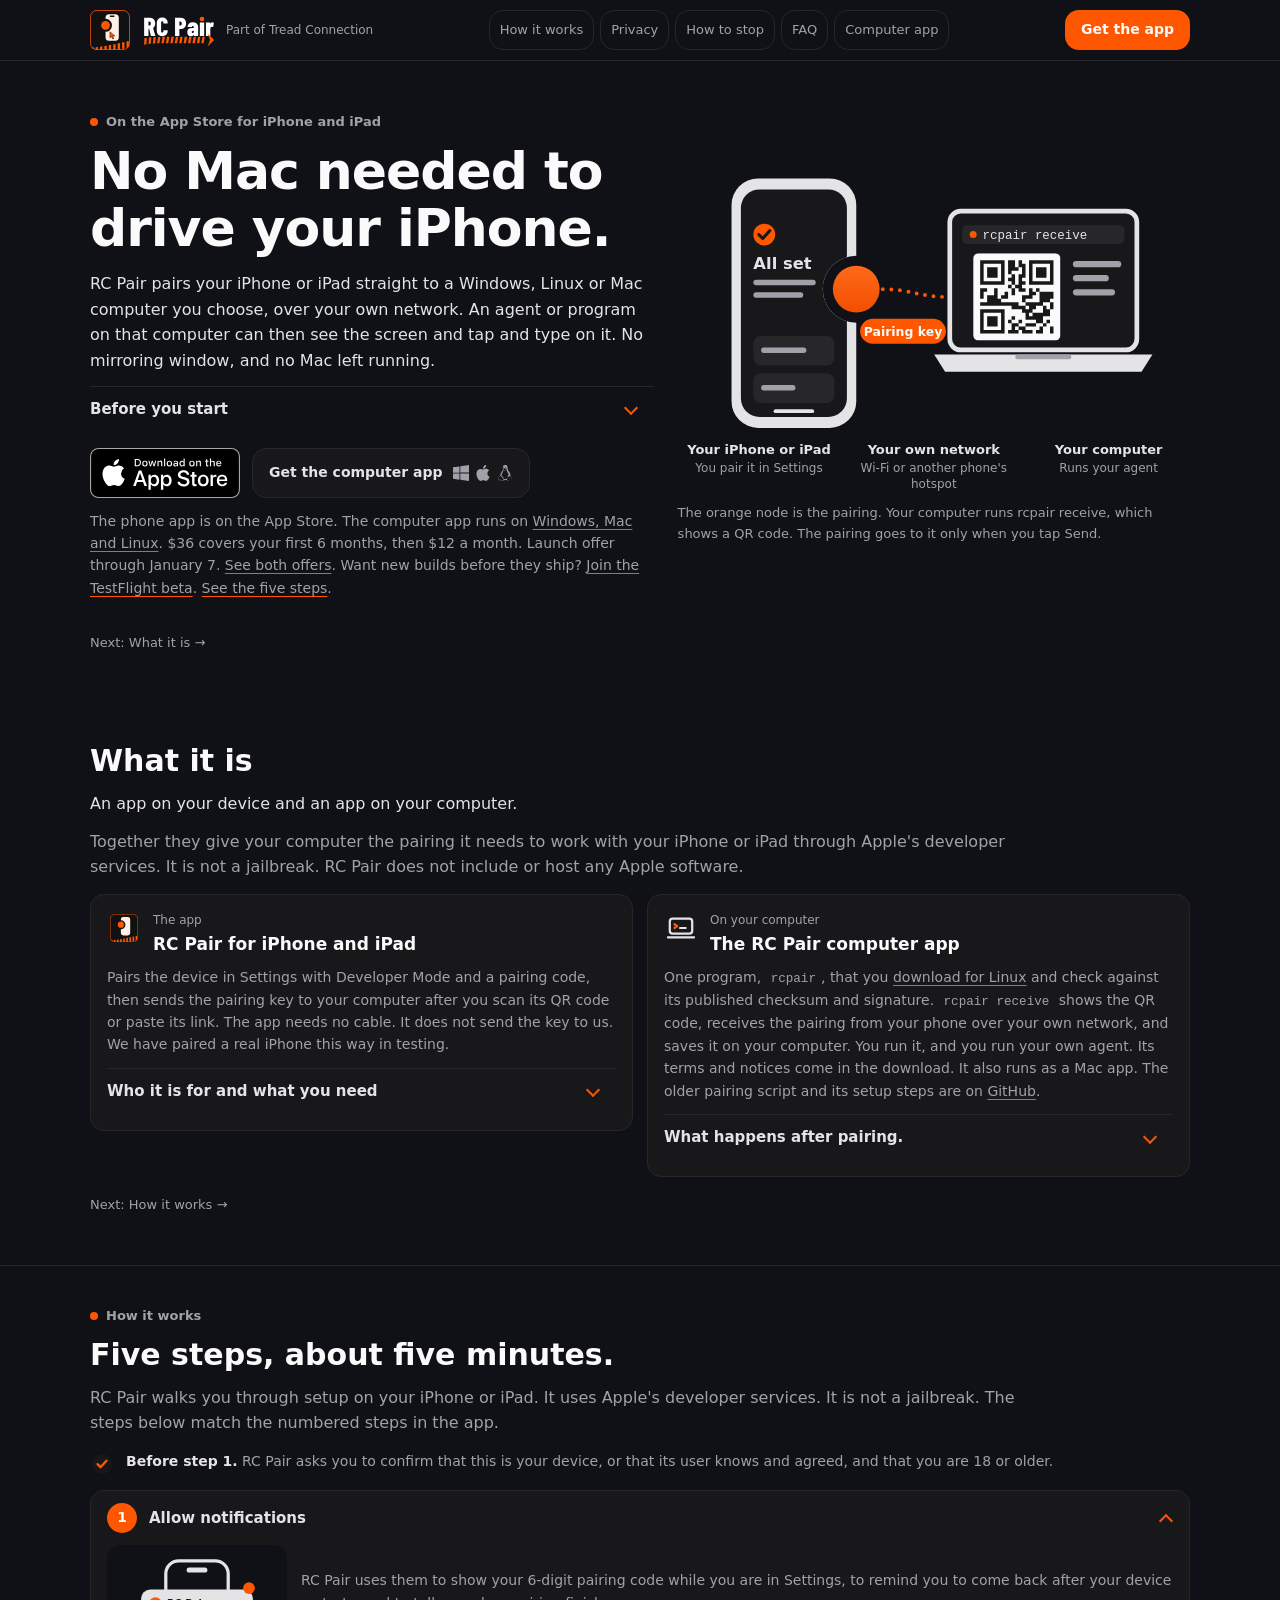
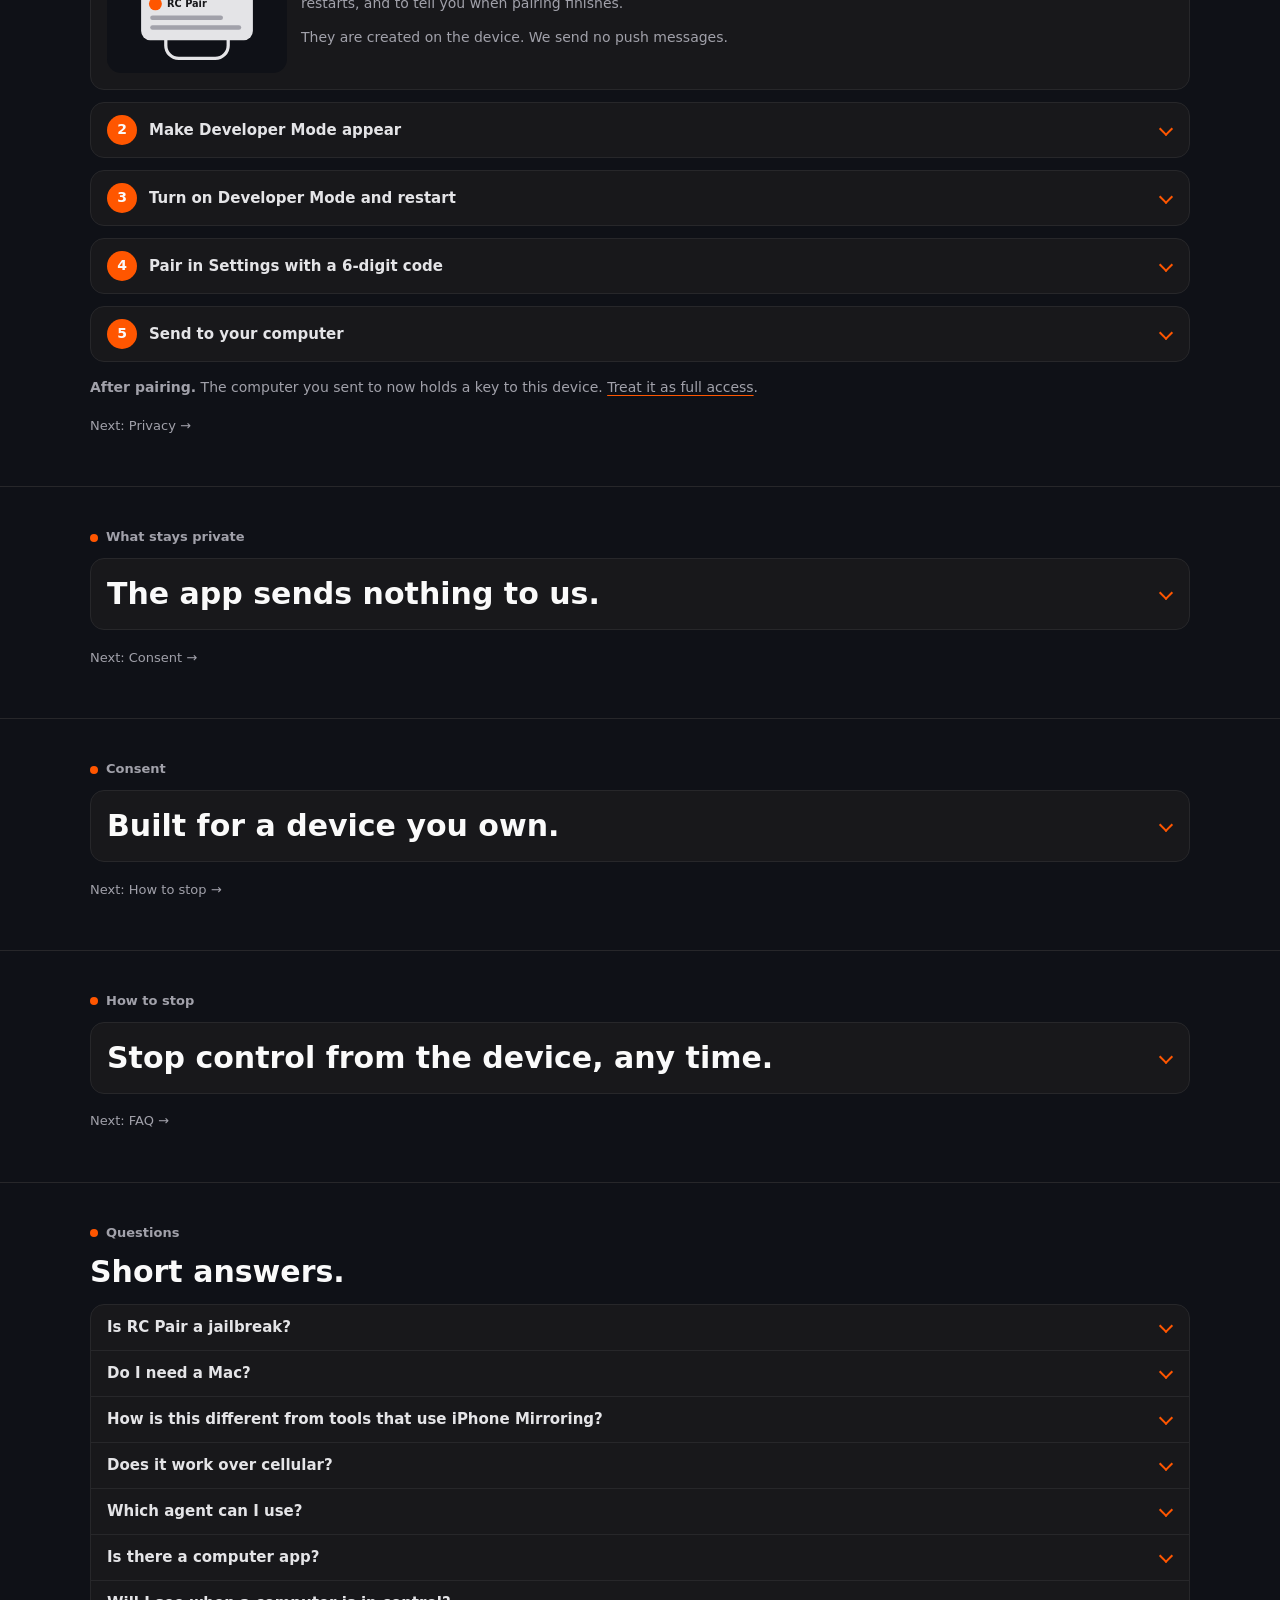
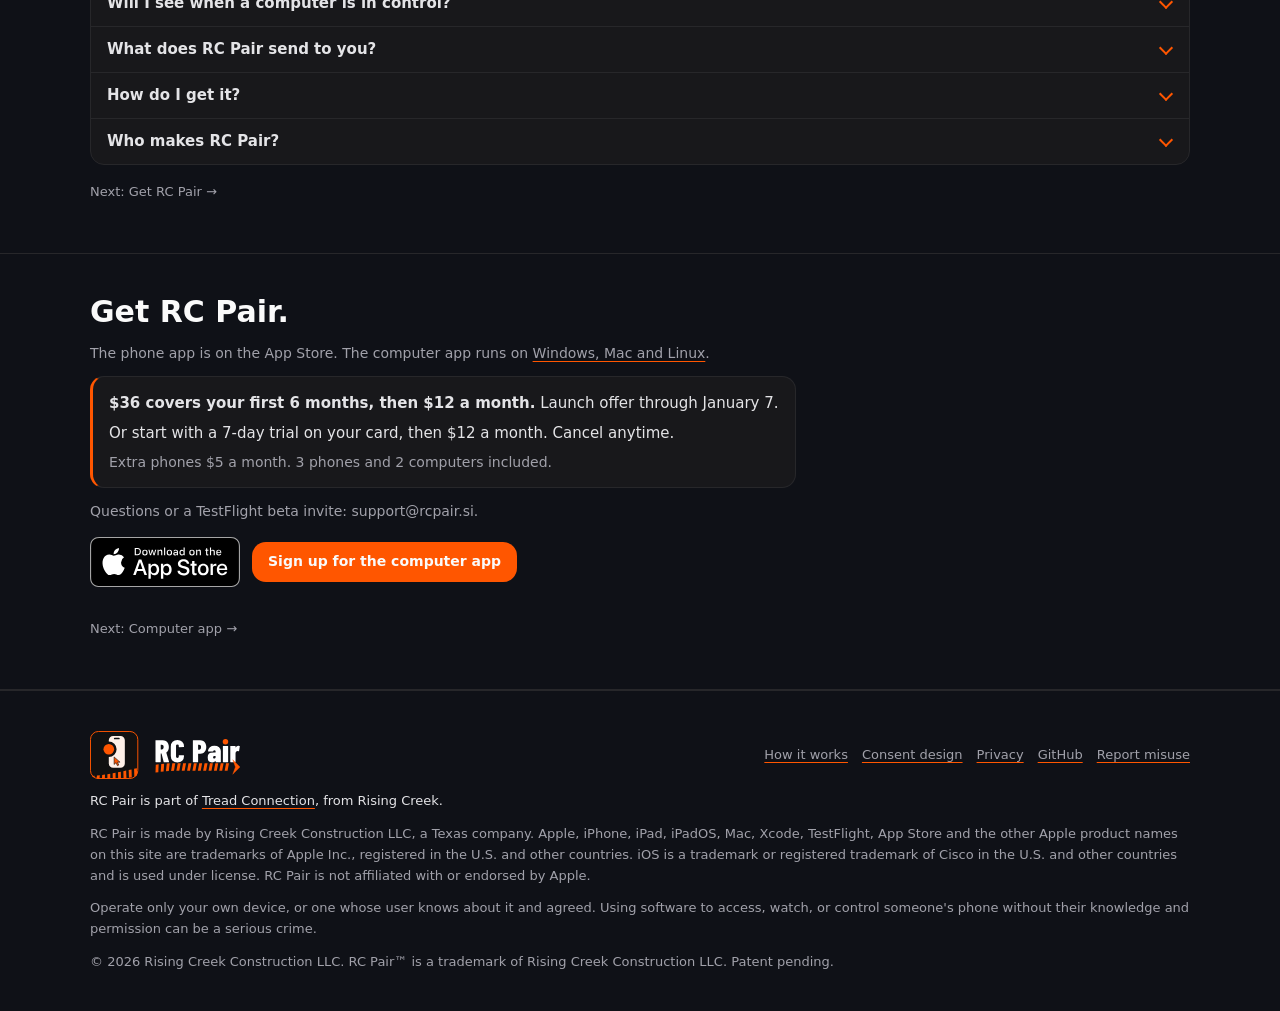
==== index.html @ 606909f3 "Menu scrolls on short screens, closes after link navigates; tagline fits at 375; hero states the lau" ====
<!doctype html>
<html lang="en">
<head>
<meta charset="utf-8">
<meta name="viewport" content="width=device-width, initial-scale=1">
<title>No Mac needed to drive your iPhone | RC Pair</title>
<meta name="description" content="RC Pair pairs your iPhone or iPad straight to your own Windows, Linux or Mac computer, so your agent can drive it with no Mac left running. One setup step puts Apple's disk image on the device, from a Mac with Xcode or a pinned public GitHub copy. The app sends us nothing. Made by Rising Creek Construction LLC.">
<meta name="robots" content="index,follow">
<meta name="theme-color" content="#0f1117">
<link rel="canonical" href="https://rcpair.si/">
<!-- Open Graph -->
<meta property="og:title" content="RC Pair">
<meta property="og:description" content="No Mac needed to drive your iPhone. Pair it straight to your own computer and let your agent work it. Made by Rising Creek Construction LLC.">
<meta property="og:type" content="website">
<meta property="og:url" content="https://rcpair.si/">
<meta property="og:image" content="https://rcpair.si/brand/og.png">
<meta property="og:image:width" content="1200">
<meta property="og:image:height" content="630">
<meta property="og:image:alt" content="The RC Pair logo, a phone with an orange node docked to its edge">
<meta name="twitter:card" content="summary_large_image">
<link rel="icon" href="brand/favicon-32.png" type="image/png" sizes="32x32">
<link rel="icon" href="brand/favicon-16.png" type="image/png" sizes="16x16">
<link rel="apple-touch-icon" href="brand/apple-touch-icon.png">
<link rel="stylesheet" href="family.css">
</head>
<body>
<svg width="0" height="0" style="position:absolute" aria-hidden="true" focusable="false"><symbol id="os-windows" viewBox="0 0 24 24"><path fill="currentColor" d="M0 3.449L9.75 2.1v9.451H0m10.949-9.602L24 0v11.4H10.949M0 12.6h9.75v9.451L0 20.699M10.949 12.6H24V24l-12.9-1.801"/></symbol>
<symbol id="os-apple" viewBox="0 0 24 24"><path fill="currentColor" d="M12.152 6.896c-.948 0-2.415-1.078-3.96-1.04-2.04.027-3.91 1.183-4.961 3.014-2.117 3.675-.546 9.103 1.519 12.09 1.013 1.454 2.208 3.09 3.792 3.039 1.52-.065 2.09-.987 3.935-.987 1.831 0 2.35.987 3.96.948 1.637-.026 2.676-1.48 3.676-2.948 1.156-1.688 1.636-3.325 1.662-3.415-.039-.013-3.182-1.221-3.22-4.857-.026-3.04 2.48-4.494 2.597-4.559-1.429-2.09-3.623-2.324-4.39-2.376-2-.156-3.675 1.09-4.61 1.09zM15.53 3.83c.843-1.012 1.4-2.427 1.245-3.83-1.207.052-2.662.805-3.532 1.818-.78.896-1.454 2.338-1.273 3.714 1.338.104 2.715-.688 3.559-1.701"/></symbol>
<symbol id="os-linux" viewBox="0 0 24 24"><path fill="currentColor" d="M12.504 0c-.155 0-.315.008-.48.021-4.226.333-3.105 4.807-3.17 6.298-.076 1.092-.3 1.953-1.05 3.02-.885 1.051-2.127 2.75-2.716 4.521-.278.832-.41 1.684-.287 2.489a.424.424 0 00-.11.135c-.26.268-.45.6-.663.839-.199.199-.485.267-.797.4-.313.136-.658.269-.864.68-.09.189-.136.394-.132.602 0 .199.027.4.055.536.058.399.116.728.04.97-.249.68-.28 1.145-.106 1.484.174.334.535.47.94.601.81.2 1.91.135 2.774.6.926.466 1.866.67 2.616.47.526-.116.97-.464 1.208-.946.587-.003 1.23-.269 2.26-.334.699-.058 1.574.267 2.577.2.025.134.063.198.114.333l.003.003c.391.778 1.113 1.132 1.884 1.071.771-.06 1.592-.536 2.257-1.306.631-.765 1.683-1.084 2.378-1.503.348-.199.629-.469.649-.853.023-.4-.2-.811-.714-1.376v-.097l-.003-.003c-.17-.2-.25-.535-.338-.926-.085-.401-.182-.786-.492-1.046h-.003c-.059-.054-.123-.067-.188-.135a.357.357 0 00-.19-.064c.431-1.278.264-2.55-.173-3.694-.533-1.41-1.465-2.638-2.175-3.483-.796-1.005-1.576-1.957-1.56-3.368.026-2.152.236-6.133-3.544-6.139zm.529 3.405h.013c.213 0 .396.062.584.198.19.135.33.332.438.533.105.259.158.459.166.724 0-.02.006-.04.006-.06v.105a.086.086 0 01-.004-.021l-.004-.024a1.807 1.807 0 01-.15.706.953.953 0 01-.213.335.71.71 0 00-.088-.042c-.104-.045-.198-.064-.284-.133a1.312 1.312 0 00-.22-.066c.05-.06.146-.133.183-.198.053-.128.082-.264.088-.402v-.02a1.21 1.21 0 00-.061-.4c-.045-.134-.101-.2-.183-.333-.084-.066-.167-.132-.267-.132h-.016c-.093 0-.176.03-.262.132a.8.8 0 00-.205.334 1.18 1.18 0 00-.09.4v.019c.002.089.008.179.02.267-.193-.067-.438-.135-.607-.202a1.635 1.635 0 01-.018-.2v-.02a1.772 1.772 0 01.15-.768c.082-.22.232-.406.43-.533a.985.985 0 01.594-.2zm-2.962.059h.036c.142 0 .27.048.399.135.146.129.264.288.344.465.09.199.14.4.153.667v.004c.007.134.006.2-.002.266v.08c-.03.007-.056.018-.083.024-.152.055-.274.135-.393.2.012-.09.013-.18.003-.267v-.015c-.012-.133-.04-.2-.082-.333a.613.613 0 00-.166-.267.248.248 0 00-.183-.064h-.021c-.071.006-.13.04-.186.132a.552.552 0 00-.12.27.944.944 0 00-.023.33v.015c.012.135.037.2.08.334.046.134.098.2.166.268.01.009.02.018.034.024-.07.057-.117.07-.176.136a.304.304 0 01-.131.068 2.62 2.62 0 01-.275-.402 1.772 1.772 0 01-.155-.667 1.759 1.759 0 01.08-.668 1.43 1.43 0 01.283-.535c.128-.133.26-.2.418-.2zm1.37 1.706c.332 0 .733.065 1.216.399.293.2.523.269 1.052.468h.003c.255.136.405.266.478.399v-.131a.571.571 0 01.016.47c-.123.31-.516.643-1.063.842v.002c-.268.135-.501.333-.775.465-.276.135-.588.292-1.012.267a1.139 1.139 0 01-.448-.067 3.566 3.566 0 01-.322-.198c-.195-.135-.363-.332-.612-.465v-.005h-.005c-.4-.246-.616-.512-.686-.71-.07-.268-.005-.47.193-.6.224-.135.38-.271.483-.336.104-.074.143-.102.176-.131h.002v-.003c.169-.202.436-.47.839-.601.139-.036.294-.065.466-.065zm2.8 2.142c.358 1.417 1.196 3.475 1.735 4.473.286.534.855 1.659 1.102 3.024.156-.005.33.018.513.064.646-1.671-.546-3.467-1.089-3.966-.22-.2-.232-.335-.123-.335.59.534 1.365 1.572 1.646 2.757.13.535.16 1.104.021 1.67.067.028.135.06.205.067 1.032.534 1.413.938 1.23 1.537v-.043c-.06-.003-.12 0-.18 0h-.016c.151-.467-.182-.825-1.065-1.224-.915-.4-1.646-.336-1.77.465-.008.043-.013.066-.018.135-.068.023-.139.053-.209.064-.43.268-.662.669-.793 1.187-.13.533-.17 1.156-.205 1.869v.003c-.02.334-.17.838-.319 1.35-1.5 1.072-3.58 1.538-5.348.334a2.645 2.645 0 00-.402-.533 1.45 1.45 0 00-.275-.333c.182 0 .338-.03.465-.067a.615.615 0 00.314-.334c.108-.267 0-.697-.345-1.163-.345-.467-.931-.995-1.788-1.521-.63-.4-.986-.87-1.15-1.396-.165-.534-.143-1.085-.015-1.645.245-1.07.873-2.11 1.274-2.763.107-.065.037.135-.408.974-.396.751-1.14 2.497-.122 3.854a8.123 8.123 0 01.647-2.876c.564-1.278 1.743-3.504 1.836-5.268.048.036.217.135.289.202.218.133.38.333.59.465.21.201.477.335.876.335.039.003.075.006.11.006.412 0 .73-.134.997-.268.29-.134.52-.334.74-.4h.005c.467-.135.835-.402 1.044-.7zm2.185 8.958c.037.6.343 1.245.882 1.377.588.134 1.434-.333 1.791-.765l.211-.01c.315-.007.577.01.847.268l.003.003c.208.199.305.53.391.876.085.4.154.78.409 1.066.486.527.645.906.636 1.14l.003-.007v.018l-.003-.012c-.015.262-.185.396-.498.595-.63.401-1.746.712-2.457 1.57-.618.737-1.37 1.14-2.036 1.191-.664.053-1.237-.2-1.574-.898l-.005-.003c-.21-.4-.12-1.025.056-1.69.176-.668.428-1.344.463-1.897.037-.714.076-1.335.195-1.814.12-.465.308-.797.641-.984l.045-.022zm-10.814.049h.01c.053 0 .105.005.157.014.376.055.706.333 1.023.752l.91 1.664.003.003c.243.533.754 1.064 1.189 1.637.434.598.77 1.131.729 1.57v.006c-.057.744-.48 1.148-1.125 1.294-.645.135-1.52.002-2.395-.464-.968-.536-2.118-.469-2.857-.602-.369-.066-.61-.2-.723-.4-.11-.2-.113-.602.123-1.23v-.004l.002-.003c.117-.334.03-.752-.027-1.118-.055-.401-.083-.71.043-.94.16-.334.396-.4.69-.533.294-.135.64-.202.915-.47h.002v-.002c.256-.268.445-.601.668-.838.19-.201.38-.336.663-.336zm7.159-9.074c-.435.201-.945.535-1.488.535-.542 0-.97-.267-1.28-.466-.154-.134-.28-.268-.373-.335-.164-.134-.144-.333-.074-.333.109.016.129.134.199.2.096.066.215.2.36.333.292.2.68.467 1.167.467.485 0 1.053-.267 1.398-.466.195-.135.445-.334.648-.467.156-.136.149-.267.279-.267.128.016.034.134-.147.332a8.097 8.097 0 01-.69.468zm-1.082-1.583V5.64c-.006-.02.013-.042.029-.05.074-.043.18-.027.26.004.063 0 .16.067.15.135-.006.049-.085.066-.135.066-.055 0-.092-.043-.141-.068-.052-.018-.146-.008-.163-.065zm-.551 0c-.02.058-.113.049-.166.066-.047.025-.086.068-.14.068-.05 0-.13-.02-.136-.068-.01-.066.088-.133.15-.133.08-.031.184-.047.259-.005.019.009.036.03.03.05v.02h.003z"/></symbol></svg>
<a class="skip" href="#main">Skip to content</a>
<header class="site-header">
  <nav class="wrap site-nav" aria-label="Main">
    <div class="brand-row">
      <a class="logo lockup" href="./"><img src="brand/lockup-dark.svg" alt="RC Pair" width="808" height="260"></a>
      <a class="family" href="https://treadconnection.si/">Part of Tread Connection</a>
    </div>
    <button class="menu-btn" type="button" aria-expanded="false" aria-controls="nav-links">Menu</button>
    <div class="nav-links" id="nav-links">
      <a href="./#how">How it works</a>
      <a href="privacy.html">Privacy</a>
      <a href="./#stop">How to stop</a>
      <a href="./#faq">FAQ</a>
      <a href="computer.html">Computer app</a>
    </div>
    <a href="https://apps.apple.com/app/id6822097686" class="btn btn-solid" data-t="app-store">Get the app</a>
  </nav>
</header>
<script src="nav.js"></script>

<!-- Shared drawing parts -->
<svg width="0" height="0" style="position:absolute" aria-hidden="true" focusable="false">
  <defs>
    <symbol id="qr" viewBox="-2 -2 25 25"><rect x="-2" y="-2" width="25" height="25" rx="1.5" fill="#fafafa"/><path fill="#18181b" d="M0 0h7v1h-7zM8 0h2v1h-2zM11 0h1v1h-1zM14 0h7v1h-7zM0 1h1v1h-1zM6 1h1v1h-1zM8 1h2v1h-2zM11 1h2v1h-2zM14 1h1v1h-1zM20 1h1v1h-1zM0 2h1v1h-1zM2 2h3v1h-3zM6 2h1v1h-1zM8 2h3v1h-3zM12 2h1v1h-1zM14 2h1v1h-1zM16 2h3v1h-3zM20 2h1v1h-1zM0 3h1v1h-1zM2 3h3v1h-3zM6 3h1v1h-1zM8 3h1v1h-1zM12 3h1v1h-1zM14 3h1v1h-1zM16 3h3v1h-3zM20 3h1v1h-1zM0 4h1v1h-1zM2 4h3v1h-3zM6 4h1v1h-1zM9 4h1v1h-1zM11 4h2v1h-2zM14 4h1v1h-1zM16 4h3v1h-3zM20 4h1v1h-1zM0 5h1v1h-1zM6 5h1v1h-1zM8 5h2v1h-2zM11 5h1v1h-1zM14 5h1v1h-1zM20 5h1v1h-1zM0 6h7v1h-7zM9 6h1v1h-1zM11 6h2v1h-2zM14 6h7v1h-7zM8 7h1v1h-1zM10 7h2v1h-2zM0 8h2v1h-2zM4 8h1v1h-1zM9 8h1v1h-1zM11 8h2v1h-2zM14 8h1v1h-1zM16 8h1v1h-1zM0 9h1v1h-1zM4 9h1v1h-1zM7 9h1v1h-1zM9 9h1v1h-1zM14 9h2v1h-2zM17 9h4v1h-4zM0 10h1v1h-1zM2 10h3v1h-3zM6 10h2v1h-2zM12 10h3v1h-3zM17 10h4v1h-4zM2 11h4v1h-4zM12 11h1v1h-1zM17 11h3v1h-3zM0 12h11v1h-11zM13 12h5v1h-5zM20 12h1v1h-1zM9 13h4v1h-4zM14 13h2v1h-2zM18 13h1v1h-1zM20 13h1v1h-1zM0 14h7v1h-7zM12 14h3v1h-3zM18 14h2v1h-2zM0 15h1v1h-1zM6 15h1v1h-1zM13 15h1v1h-1zM15 15h5v1h-5zM0 16h1v1h-1zM2 16h3v1h-3zM6 16h1v1h-1zM9 16h1v1h-1zM13 16h5v1h-5zM0 17h1v1h-1zM2 17h3v1h-3zM6 17h1v1h-1zM8 17h1v1h-1zM11 17h1v1h-1zM16 17h2v1h-2zM19 17h1v1h-1zM0 18h1v1h-1zM2 18h3v1h-3zM6 18h1v1h-1zM9 18h2v1h-2zM13 18h3v1h-3zM18 18h1v1h-1zM0 19h1v1h-1zM6 19h1v1h-1zM9 19h1v1h-1zM11 19h2v1h-2zM17 19h1v1h-1zM20 19h1v1h-1zM0 20h7v1h-7zM8 20h3v1h-3zM12 20h3v1h-3zM16 20h2v1h-2zM20 20h1v1h-1z"/></symbol>
  </defs>
</svg>

<div class="top dark">
  <div class="wrap">

    <header class="hero">
      <div>
        <p class="eyebrow"><span class="node"></span>On the App Store for iPhone and iPad</p>
        <h1>No Mac needed to drive your iPhone.</h1>
        <p class="sub">RC Pair pairs your iPhone or iPad straight to a Windows, Linux or Mac computer you choose, over your own network. An agent or program on that computer can then see the screen and tap and type on it. No mirroring window, and no Mac left running.</p>
        <details class="more-details hero-details">
          <summary>Before you start</summary>
        <p class="sub dim">One setup step puts Apple's developer disk image in a folder on your computer. Copying it from a Mac with Xcode is recommended, and a pinned public GitHub copy works too. The disk image is Apple's developer tools for the device. After that, your agent works the phone from your own computer.</p>
        <p class="sub dim">You set it up on the device itself, with your own Apple account. The app sends nothing to us. You bring the computer and the agent.</p>
        </details>
        <div class="cta-row">
          <a href="https://apps.apple.com/app/id6822097686" class="store-badge" data-t="app-store"><img src="brand/app-store-badge.svg" alt="Download on the App Store" width="150" height="50"></a>
          <a href="computer.html" class="btn btn-ghost" data-t="computer">Get the computer app <span class="os-row"><svg class="os" aria-hidden="true" focusable="false"><use href="#os-windows"/></svg><svg class="os" aria-hidden="true" focusable="false"><use href="#os-apple"/></svg><svg class="os" aria-hidden="true" focusable="false"><use href="#os-linux"/></svg></span></a>
        </div>
        <p class="hero-note dim">The phone app is on the App Store. The computer app runs on <a href="computer.html">Windows, Mac and Linux</a>. $36 covers your first 6 months, then $12 a month. Launch offer through January 7. <a href="#access">See both offers</a>. Want new builds before they ship? <a href="mailto:support@rcpair.si?subject=RC%20Pair%20beta" data-t="beta">Join the TestFlight beta</a>. <a href="#how">See the five steps</a>.</p>
      </div>

      <figure class="hero-fig">
        <svg viewBox="0 0 560 340" role="img" aria-labelledby="heroT heroD">
          <title id="heroT">The phone and its orange node, paired with a computer</title>
          <desc id="heroD">An iPhone on the left with an orange node docked into its edge. A dotted orange line carries the pairing key over your own network to a laptop on the right, which shows a QR code from rcpair receive.</desc>
          <defs>
            <linearGradient id="hNode" x1="0" y1="0" x2="0" y2="1"><stop offset="0" stop-color="#FF6A1A"/><stop offset="1" stop-color="#F24E00"/></linearGradient>
            <mask id="hSocket"><rect width="560" height="340" fill="#fff"/><circle cx="180" cy="158" r="43" fill="#000"/></mask>
          </defs>
          <!-- laptop -->
          <rect x="300" y="58" width="240" height="178" rx="14" fill="#18181b" stroke="#e4e4e7" stroke-width="6"/>
          <rect x="316" y="76" width="208" height="24" rx="6" fill="#27272a"/>
          <circle cx="330" cy="88" r="4.5" fill="#FF5600"/>
          <text x="342" y="94" font-family="ui-monospace,SFMono-Regular,Menlo,monospace" font-size="16" fill="#e4e4e7">rcpair receive</text>
          <use href="#qr" x="330" y="112" width="112" height="112"/>
          <rect x="458" y="122" width="62" height="8" rx="4" fill="#a1a1aa"/>
          <rect x="458" y="140" width="46" height="8" rx="4" fill="#a1a1aa"/>
          <rect x="458" y="158" width="54" height="8" rx="4" fill="#a1a1aa"/>
          <path d="M280 242h280l-14 22H294z" fill="#e4e4e7"/>
          <rect x="384" y="242" width="72" height="6" rx="3" fill="#a1a1aa"/>
          <!-- dotted pairing path -->
          <path d="M214 158 C 248 158, 262 168, 296 168" fill="none" stroke="#FF5600" stroke-width="5" stroke-linecap="round" stroke-dasharray="0 11"/>
          <!-- phone with a socket cut for the node -->
          <rect x="20" y="16" width="160" height="320" rx="34" fill="#e4e4e7" mask="url(#hSocket)"/>
          <rect x="32" y="30" width="136" height="292" rx="24" fill="#18181b" mask="url(#hSocket)"/>
          <rect x="74" y="40" width="52" height="14" rx="7" fill="#18181b"/>
          <circle cx="62" cy="88" r="14" fill="#FF5600"/>
          <path d="M55 88l5 5 9-10" fill="none" stroke="#18181b" stroke-width="4" stroke-linecap="round" stroke-linejoin="round"/>
          <text x="48" y="132" font-family="-apple-system,BlinkMacSystemFont,'Segoe UI',Inter,system-ui,sans-serif" font-weight="800" font-size="21" fill="#e4e4e7">All set</text>
          <rect x="48" y="146" width="80" height="7" rx="3.5" fill="#a1a1aa"/>
          <rect x="48" y="162" width="64" height="7" rx="3.5" fill="#a1a1aa"/>
          <rect x="48" y="218" width="104" height="38" rx="10" fill="#27272a"/>
          <rect x="58" y="233" width="58" height="7" rx="3.5" fill="#a1a1aa"/>
          <rect x="48" y="266" width="104" height="38" rx="10" fill="#27272a"/>
          <rect x="58" y="281" width="44" height="7" rx="3.5" fill="#a1a1aa"/>
          <rect x="74" y="312" width="52" height="5" rx="2.5" fill="#e4e4e7"/>
          <circle cx="180" cy="158" r="30" fill="url(#hNode)"/>
          <!-- label on the pairing line -->
          <g class="pill">
            <rect x="185" y="196" width="110" height="32" rx="16" fill="#FF5600"/>
            <text x="240" y="218" text-anchor="middle" font-family="-apple-system,BlinkMacSystemFont,'Segoe UI',Inter,system-ui,sans-serif" font-size="16" font-weight="700" fill="#fafafa">Pairing key</text>
          </g>
        </svg>
        <ol class="legs">
          <li><strong>Your iPhone or iPad</strong>You pair it in Settings</li>
          <li class="mid"><strong>Your own network</strong>Wi-Fi or another phone's hotspot</li>
          <li><strong>Your computer</strong>Runs your agent</li>
        </ol>
        <figcaption class="dim">The orange node is the pairing. Your computer runs rcpair receive, which shows a QR code. The pairing goes to it only when you tap Send.</figcaption>
      </figure>
      <a class="next" href="#what">Next: What it is →</a>
    </header>
  </div>
</div>

<main id="main">

  <section class="block" id="what" aria-labelledby="what-h">
    <div class="wrap">
      <h2 id="what-h">What it is</h2>
      <p>An app on your device and an app on your computer.</p>
      <p class="lead dim">Together they give your computer the pairing it needs to work with your iPhone or iPad through Apple's developer services. It is not a jailbreak. RC Pair does not include or host any Apple software.</p>

      <div class="parts">
        <div class="part">
          <div class="ico"><img src="brand/mark.svg" alt="" width="30" height="30"></div>
          <div>
            <p class="tag">The app</p>
            <h3>RC Pair for iPhone and iPad</h3>
            <p>Pairs the device in Settings with Developer Mode and a pairing code, then sends the pairing key
              to your computer after you scan its QR code or paste its link. The app needs no cable. It does
              not send the key to us. We have paired a real iPhone this way in testing.</p>
            <details id="who" class="more-details" aria-labelledby="who-summary">
              <summary id="who-summary">Who it is for and what you need</summary>

      <div>
        <h3 id="who-h">People who want their own computer to work on their own device.</h3>
        <p class="lead dim">For example, to run your own automation, or an agent you already use, on your iPhone or iPad.</p>
        <p class="dim">RC Pair is a developer tool in early release. It is for people 18 and older, and for a device you own, or one whose user knows about it and agreed.</p>
      </div>
      <div>
        <h3>What you need</h3>
        <ul class="needs">
          <li>
            <span class="ni"><svg viewBox="0 0 22 22" aria-hidden="true"><rect x="6" y="2" width="10" height="18" rx="2.6" fill="none" stroke="#e4e4e7" stroke-width="2"/><circle cx="16" cy="9" r="3" fill="#FF5600"/></svg></span>
            <div><b>An iPhone or iPad you own, and your own Apple account</b><span>iOS or iPadOS 17 or later. On 26 or later RC Pair keeps running while you are in Settings. On 17 to 25 it gets about 30 seconds after you leave it, so go straight to Settings.</span></div>
          </li>
          <li>
            <span class="ni"><svg viewBox="0 0 22 22" aria-hidden="true"><path d="M3 9a11 11 0 0 1 16 0M6 12.4a6.6 6.6 0 0 1 10 0" fill="none" stroke="#e4e4e7" stroke-width="2" stroke-linecap="round"/><circle cx="11" cy="16.5" r="2.2" fill="#FF5600"/></svg></span>
            <div><b>Wi-Fi, or a hotspot from another phone</b><span>The device's own cellular data does not work, and network changes can mean pairing again.</span></div>
          </li>
          <li>
            <span class="ni"><svg viewBox="0 0 22 22" aria-hidden="true"><circle cx="11" cy="11" r="8.5" fill="none" stroke="#e4e4e7" stroke-width="2"/><circle cx="11" cy="11" r="3.4" fill="#FF5600"/></svg></span>
            <div><b>The RC Pair computer app and Apple's disk image</b><span>Use the Mac app or Linux program. The disk image is needed once per device and after iOS updates. RC Pair can copy it from Xcode on a Mac or download a pinned public GitHub copy. The older rcpair-receive pairing script is an alternative. It needs Python 3.9 or later, the cryptography package, and qrcode or the qrencode command to show the QR code.</span></div>
          </li>
          <li>
            <span class="ni"><svg viewBox="0 0 22 22" aria-hidden="true"><path d="M4 6l5 5-5 5" fill="none" stroke="#e4e4e7" stroke-width="2" stroke-linecap="round" stroke-linejoin="round"/><circle cx="15" cy="15" r="2.6" fill="#FF5600"/></svg></span>
            <div><b>Your own agent or program</b><span>Such as Claude Code or Codex. RC Pair does not include an agent. In early access it uses open tools such as idevice.</span></div>
          </li>
          <li>
            <span class="ni"><svg viewBox="0 0 22 22" aria-hidden="true"><circle cx="11" cy="11" r="8.5" fill="none" stroke="#e4e4e7" stroke-width="2"/><path d="M11 6.5V11l3 2" fill="none" stroke="#FF5600" stroke-width="2.2" stroke-linecap="round"/></svg></span>
            <div><b>About five minutes to pair</b><span>That covers the steps on the device, which restarts once. The disk image step is extra.</span></div>
          </li>
        </ul>
        <div class="mac">
          <p>A computer is needed after pairing too. The app pairs the phone. Your computer then talks to
            Apple's developer services on the device, as described under <a href="#computer">On your computer</a>.
            Apple's disk image stayed through a restart on our iPhone running iOS 27. An iOS update removes it, and you put it back from the same folder. The image is not bundled. RC Pair can download it from GitHub or import it from Xcode.</p>
        </div>
      </div>
                </details>
          </div>
        </div>
        <div class="part">
          <div class="ico">
            <svg viewBox="0 0 30 30" aria-hidden="true"><rect x="3" y="5" width="24" height="16" rx="3" fill="none" stroke="#e4e4e7" stroke-width="2.4"/><path d="M1 25h28" stroke="#e4e4e7" stroke-width="2.4" stroke-linecap="round"/><path d="M8 11l3 2-3 2" fill="none" stroke="#FF5600" stroke-width="2.4" stroke-linecap="round" stroke-linejoin="round"/><path d="M14 15h6" stroke="#e4e4e7" stroke-width="2.4" stroke-linecap="round"/></svg>
          </div>
          <div>
            <p class="tag">On your computer</p>
            <h3>The RC Pair computer app</h3>
            <p>One program, <code>rcpair</code>, that you <a href="computer.html">download for Linux</a> and check against its published checksum and signature.
              <code>rcpair receive</code> shows the QR code, receives the pairing from your phone over your own network, and saves it
              on your computer. You run it, and you run your own agent. Its terms and notices come in the download.
              It also runs as a Mac app. The older pairing script and its setup steps are on
              <a href="https://github.com/rcpair/phone-open" data-t="repo">GitHub</a>.</p>
            <details id="computer" class="more-details" aria-labelledby="computer-h">
              <summary id="computer-h">What happens after pairing.</summary>

      <p class="lead dim">The app pairs your phone. The rest happens on your computer. Each card says who does that part today.</p>

      <ol class="cs-list">
        <li class="cs">
          <div class="cs-art">
            <svg viewBox="0 0 60 60" aria-hidden="true">
              <rect x="7" y="10" width="46" height="31" rx="4" fill="#18181b" stroke="#e4e4e7" stroke-width="3"/>
              <use href="#qr" x="12" y="15" width="21" height="21"/>
              <rect x="37" y="17" width="11" height="4" rx="2" fill="#a1a1aa"/>
              <circle cx="42.5" cy="30" r="4.5" fill="#FF5600"/>
              <path d="M3 46h54l-5 6H8z" fill="#e4e4e7"/>
            </svg>
          </div>
          <div>
            <h3>Save the pairing</h3>
            <p>Your phone sends the pairing to your computer, and it is saved there.</p>
            <p class="who">Today this is <code>rcpair receive</code> in the computer app, or the older script on GitHub.</p>
          </div>
        </li>
        <li class="cs">
          <div class="cs-art">
            <svg viewBox="0 0 60 60" aria-hidden="true">
              <rect x="4" y="16" width="16" height="30" rx="4" fill="none" stroke="#e4e4e7" stroke-width="3"/>
              <rect x="36" y="20" width="21" height="15" rx="2.5" fill="none" stroke="#e4e4e7" stroke-width="3"/>
              <path d="M33 40h27" stroke="#e4e4e7" stroke-width="3" stroke-linecap="round"/>
              <path d="M22 31h12" stroke="#FF5600" stroke-width="3.5" stroke-linecap="round" stroke-dasharray="0 6"/>
              <path d="M21 13a12 12 0 0 1 16 0M24.5 17a7 7 0 0 1 9 0" fill="none" stroke="#a1a1aa" stroke-width="2.5" stroke-linecap="round"/>
            </svg>
          </div>
          <div>
            <h3>Open a link to the phone</h3>
            <p>A tool uses the pairing to reach the phone over Wi-Fi, or a hotspot from another phone. The phone's own cellular data does not work for this link.</p>
            <p class="who"><span>The RC Pair computer app does this on <a href="computer.html">Linux</a>. It also runs on <a href="computer.html#mac">a Mac</a>. You can also use open tools such as <a href="https://github.com/jkcoxson/idevice">idevice</a>.</span></p>
          </div>
        </li>
        <li class="cs">
          <div class="cs-art">
            <svg viewBox="0 0 60 60" aria-hidden="true">
              <rect x="15" y="4" width="30" height="52" rx="7" fill="none" stroke="#e4e4e7" stroke-width="3"/>
              <circle cx="30" cy="30" r="10" fill="#FF5600"/>
              <circle cx="30" cy="30" r="3" fill="#18181b"/>
              <rect x="25" y="9" width="10" height="3" rx="1.5" fill="#e4e4e7"/>
            </svg>
          </div>
          <div>
            <h3>Put Apple's disk image on the phone</h3>
            <p>The control tools need Apple's developer disk image on the phone. On our iPhone running iOS 27 it stayed through a restart. An iOS update removes it, and you put it back from the same folder.</p>
            <p class="who">The image is not bundled in the app. RC Pair can copy it from Xcode or download a pinned copy from GitHub. Apple's terms govern the file.</p>
          </div>
        </li>
        <li class="cs">
          <div class="cs-art">
            <svg viewBox="0 0 60 60" aria-hidden="true">
              <rect x="15" y="4" width="30" height="52" rx="7" fill="none" stroke="#e4e4e7" stroke-width="3"/>
              <rect x="21" y="13" width="7" height="7" rx="2" fill="#a1a1aa"/>
              <rect x="32" y="13" width="7" height="7" rx="2" fill="#a1a1aa"/>
              <rect x="21" y="24" width="7" height="7" rx="2" fill="#a1a1aa"/>
              <rect x="32" y="24" width="7" height="7" rx="2" fill="#a1a1aa"/>
              <circle cx="35.5" cy="27.5" r="9" fill="none" stroke="#FF5600" stroke-width="2.5"/>
              <circle cx="35.5" cy="27.5" r="3.5" fill="#FF5600"/>
              <rect x="21" y="38" width="18" height="4" rx="2" fill="#a1a1aa"/>
            </svg>
          </div>
          <div>
            <h3>See the screen and tap</h3>
            <p>Control tools see the screen, tap, type and open apps.</p>
            <p class="who">The RC Pair computer app on <a href="computer.html">Linux or Mac</a>, or open tools such as idevice.</p>
          </div>
        </li>
        <li class="cs">
          <div class="cs-art">
            <svg viewBox="0 0 60 60" aria-hidden="true">
              <rect x="6" y="10" width="48" height="40" rx="5" fill="#18181b" stroke="#e4e4e7" stroke-width="3"/>
              <path d="M14 23l7 6-7 6" fill="none" stroke="#FF5600" stroke-width="3.5" stroke-linecap="round" stroke-linejoin="round"/>
              <path d="M26 35h14" stroke="#e4e4e7" stroke-width="3.5" stroke-linecap="round"/>
            </svg>
          </div>
          <div>
            <h3>Your agent does the work</h3>
            <p>Your own agent, such as Claude Code or Codex, uses those tools. It may send what it sees to the company that runs it.</p>
            <p class="who">You bring the agent. RC Pair does not include one.</p>
          </div>
        </li>
      </ol>

      <div class="app-note">
        <h3>The RC Pair computer app</h3>
        <p>The computer app opens the link to your phone, keeps it open and gives your own agent the tools to see the
          screen and tap. It runs on Linux, on a laptop or a server you reach over SSH, and as a Mac app. On Windows it is a signed app with a setup checklist at <a href="https://setup.rcpair.si/">setup.rcpair.si</a>. Apple's developer disk image is not bundled in the app. RC Pair can copy it from Xcode or download a pinned copy from GitHub when you choose, or when <code>rcpair serve</code> runs with no image present. Apple's terms govern the file.
          <a href="computer.html">Download and set up</a>.</p>
        <p>RC Pair itself runs no service that receives your phone's data.</p>
      </div>
                </details>
          </div>
        </div>
      </div>
      <a class="next" href="#how">Next: How it works →</a>
    </div>
  </section>



  <section class="block" id="how" aria-labelledby="how-h">
    <div class="wrap">
      <p class="kicker">How it works</p>
      <h2 id="how-h">Five steps, about five minutes.</h2>
      <p class="lead dim">RC Pair walks you through setup on your iPhone or iPad. It uses Apple's developer services. It is not a jailbreak.
        The steps below match the numbered steps in the app.</p>

      <div class="before">
        <svg viewBox="0 0 24 24" width="24" height="24" aria-hidden="true" style="flex:none; margin-top:2px"><circle cx="12" cy="12" r="10" fill="#18181b"/><path d="M7.5 12.2l3 3 6-6.4" fill="none" stroke="#FF5600" stroke-width="2.4" stroke-linecap="round" stroke-linejoin="round"/></svg>
        <p><b>Before step 1.</b> RC Pair asks you to confirm that this is your device, or that its user knows and agreed, and that you are 18 or older.</p>
      </div>

      <ol class="steps">
        <li class="step">
          <details open>
            <summary><span class="num">1</span><span>Allow notifications</span></summary>
          <div class="card">
            <div class="art">
              <svg viewBox="0 0 240 160" aria-hidden="true">
                <rect x="72" y="6" width="96" height="150" rx="20" fill="none" stroke="#e4e4e7" stroke-width="5"/>
                <rect x="104" y="16" width="32" height="8" rx="4" fill="#e4e4e7"/>
                <rect x="34" y="50" width="172" height="78" rx="14" fill="#e4e4e7"/>
                <circle cx="56" cy="72" r="10" fill="#FF5600"/>
                <text x="74" y="77" font-family="-apple-system,BlinkMacSystemFont,'Segoe UI',Inter,system-ui,sans-serif" font-size="15" font-weight="700" fill="#18181b">RC Pair</text>
                <rect x="48" y="90" width="112" height="7" rx="3.5" fill="#a1a1aa"/>
                <rect x="48" y="105" width="140" height="7" rx="3.5" fill="#a1a1aa"/>
                <circle cx="200" cy="48" r="9" fill="#FF5600"/>
              </svg>
            </div>
            <div class="txt">
              <p>RC Pair uses them to show your 6-digit pairing code while you are in Settings, to remind you to
                come back after your device restarts, and to tell you when pairing finishes.</p>
              <p>They are created on the device. We send no push messages.</p>
            </div>
          </div>
          </details>
        </li>

        <li class="step">
          <details>
            <summary><span class="num">2</span><span>Make Developer Mode appear</span></summary>
          <div class="card">
            <div class="art">
              <svg viewBox="0 0 240 160" aria-hidden="true">
                <rect x="8" y="22" width="224" height="116" rx="14" fill="#e4e4e7"/>
                <text x="24" y="52" font-family="-apple-system,BlinkMacSystemFont,'Segoe UI',Inter,system-ui,sans-serif" font-size="14" font-weight="700" fill="#27272a">SETTINGS</text>
                <line x1="24" y1="64" x2="216" y2="64" stroke="#27272a" stroke-width="2"/>
                <circle cx="34" cy="91" r="9" fill="#FF5600"/>
                <text x="52" y="96" font-family="-apple-system,BlinkMacSystemFont,'Segoe UI',Inter,system-ui,sans-serif" font-size="15" font-weight="700" fill="#18181b">Privacy &amp; Security</text>
                <path d="M203 84l7 7-7 7" fill="none" stroke="#FF5600" stroke-width="3" stroke-linecap="round" stroke-linejoin="round"/>
                <line x1="24" y1="118" x2="216" y2="118" stroke="#27272a" stroke-width="2"/>
                <rect x="24" y="126" width="110" height="6" rx="3" fill="#a1a1aa"/>
              </svg>
            </div>
            <div class="txt">
              <p>iOS keeps the Developer Mode switch hidden until an app needs it. In RC Pair, tap Make it appear. If iOS asks to find devices on your local network, tap Allow. RC Pair then shows you the way to
                <b>Settings &gt; Privacy &amp; Security &gt; Developer Mode</b>.</p>
            </div>
          </div>
          </details>
        </li>

        <li class="step">
          <details>
            <summary><span class="num">3</span><span>Turn on Developer Mode and restart</span></summary>
          <div class="card">
            <div class="art">
              <svg viewBox="0 0 240 160" aria-hidden="true">
                <rect x="8" y="22" width="224" height="116" rx="14" fill="#e4e4e7"/>
                <text x="24" y="52" font-family="-apple-system,BlinkMacSystemFont,'Segoe UI',Inter,system-ui,sans-serif" font-size="14" font-weight="700" fill="#27272a">PRIVACY &amp; SECURITY</text>
                <line x1="24" y1="64" x2="216" y2="64" stroke="#27272a" stroke-width="2"/>
                <text x="24" y="96" font-family="-apple-system,BlinkMacSystemFont,'Segoe UI',Inter,system-ui,sans-serif" font-size="15" font-weight="700" fill="#18181b">Developer Mode</text>
                <rect x="164" y="80" width="52" height="30" rx="15" fill="#FF5600"/>
                <circle cx="200" cy="95" r="12" fill="#fafafa"/>
                <line x1="24" y1="122" x2="216" y2="122" stroke="#27272a" stroke-width="2"/>
              </svg>
            </div>
            <div class="txt">
              <p>In <b>Settings &gt; Privacy &amp; Security &gt; Developer Mode</b>, turn the switch on and tap Restart.</p>
              <p>When the device is back on, unlock it. iOS warns that Developer Mode lowers security and asks
                you to tap Turn On and enter your passcode. RC Pair never asks for your passcode. Then open
                RC Pair again and it picks up where you left off.</p>
            </div>
          </div>
          </details>
        </li>

        <li class="step">
          <details>
            <summary><span class="num">4</span><span>Pair in Settings with a 6-digit code</span></summary>
          <div class="card">
            <div class="art">
              <svg viewBox="0 0 240 160" aria-hidden="true">
                <text x="120" y="40" text-anchor="middle" font-family="-apple-system,BlinkMacSystemFont,'Segoe UI',Inter,system-ui,sans-serif" font-size="14" font-weight="600" fill="#a1a1aa">Type this code in Settings</text>
                <g font-family="-apple-system,BlinkMacSystemFont,'Segoe UI',Inter,system-ui,sans-serif" font-size="24" font-weight="800" fill="#18181b" text-anchor="middle">
                  <rect x="18" y="58" width="30" height="42" rx="8" fill="#e4e4e7"/><text x="33" y="88">4</text>
                  <rect x="52" y="58" width="30" height="42" rx="8" fill="#e4e4e7"/><text x="67" y="88">1</text>
                  <rect x="86" y="58" width="30" height="42" rx="8" fill="#e4e4e7"/><text x="101" y="88">8</text>
                  <rect x="124" y="58" width="30" height="42" rx="8" fill="#e4e4e7"/><text x="139" y="88">0</text>
                  <rect x="158" y="58" width="30" height="42" rx="8" fill="#e4e4e7"/><text x="173" y="88">2</text>
                  <rect x="192" y="58" width="30" height="42" rx="8" fill="#FF5600"/><text x="207" y="88">7</text>
                </g>
                <rect x="70" y="118" width="100" height="26" rx="13" fill="#27272a"/>
                <circle cx="88" cy="131" r="5" fill="#FF5600"/>
                <text x="128" y="136" text-anchor="middle" font-family="-apple-system,BlinkMacSystemFont,'Segoe UI',Inter,system-ui,sans-serif" font-size="14" font-weight="700" fill="#e4e4e7">Paired</text>
              </svg>
            </div>
            <div class="txt">
              <p>In RC Pair, tap Start, then go back to <b>Settings &gt; Privacy &amp; Security &gt; Developer Mode</b>.
                Under Other Devices, tap RC Pair, then tap Pair. iOS may ask for your passcode. RC Pair shows a
                6-digit code. Type it into Settings, and RC Pair shows Paired.</p>
              <p>With the default setting, only this device can pair.</p>
            </div>
          </div>
          </details>
        </li>

        <li class="step">
          <details>
            <summary><span class="num">5</span><span>Send to your computer</span></summary>
          <div class="card">
            <div class="art">
              <svg viewBox="0 0 240 160" aria-hidden="true">
                <rect x="62" y="4" width="116" height="152" rx="20" fill="none" stroke="#e4e4e7" stroke-width="5"/>
                <rect x="72" y="18" width="96" height="120" rx="12" fill="#e4e4e7"/>
                <text x="82" y="40" font-family="-apple-system,BlinkMacSystemFont,'Segoe UI',Inter,system-ui,sans-serif" font-size="14" font-weight="700" fill="#27272a">Computer</text>
                <rect x="82" y="47" width="62" height="7" rx="3.5" fill="#18181b"/>
                <text x="82" y="72" font-family="-apple-system,BlinkMacSystemFont,'Segoe UI',Inter,system-ui,sans-serif" font-size="14" font-weight="700" fill="#27272a">Address</text>
                <rect x="82" y="79" width="70" height="7" rx="3.5" fill="#18181b"/>
                <rect x="82" y="98" width="76" height="30" rx="10" fill="#FF5600"/>
                <text x="120" y="118" text-anchor="middle" font-family="-apple-system,BlinkMacSystemFont,'Segoe UI',Inter,system-ui,sans-serif" font-size="15" font-weight="700" fill="#fafafa">Send</text>
                <rect x="100" y="145" width="40" height="5" rx="2.5" fill="#e4e4e7"/>
              </svg>
            </div>
            <div class="txt">
              <p>Run <code>rcpair receive</code> on Linux, or open the Mac app. It shows a QR code and waits for the
                pairing. You can run it yourself, or have your agent run it.</p>
              <p>Open the Camera app on the device, point it at the QR code and tap the RC Pair button that pops
                up. RC Pair shows the computer's name and address. Check them, then tap Send. Nothing leaves
                your device until you do, and RC Pair sends only to a private address.</p>
              <p>If the Camera can't read the code, get the link onto the device, for example by texting it to
                yourself. Copy it, then tap Paste link in RC Pair.</p>
              <p>RC Pair says All set. The computer app saves the pairing on your computer, by default in a
                .rcpair folder in your home folder.</p>
            </div>
          </div>
          </details>
        </li>
      </ol>

      <div class="after">
        <p><b>After pairing.</b> The computer you sent to now holds a key to this device.
          <a href="#private">Treat it as full access</a>.</p>
      </div>
      <a class="next" href="#private">Next: Privacy →</a>
    </div>
  </section>

  <section class="block" aria-labelledby="private-h">
    <div class="wrap">
      <p class="kicker">What stays private</p>
      <details class="sec" id="private">
        <summary><h2 id="private-h">The app sends nothing to us.</h2></summary>
        <div class="section-body">
      <p class="lead dim">You do not need an account to use RC Pair. The app has no ads and does not collect analytics. We run no server for it.</p>
      <div class="grid">
        <div class="tile wide">
          <h3>Treat the key as full access</h3>
          <p>The pairing key works like a key to this device. Software on a computer that holds it, including
            any AI agent you run there, can see the screen and control it, the same as someone holding it.</p>
        </div>
        <div class="tile">
          <h3>The key goes to one computer</h3>
          <p>RC Pair sends the pairing key to one computer you choose, and only when you confirm. It encrypts
            the pairing for that computer alone. It does not send the key to us.</p>
        </div>
        <div class="tile">
          <h3>No recording in the app</h3>
          <p>The app does not record the screen, log keystrokes or collect your location. Anything that reads
            the screen runs on your computer, under your control.</p>
        </div>
        <div class="tile">
          <h3>The agent is yours to run</h3>
          <p>You run that computer and the agent. We do not. Your agent may send what it sees to the company
            that runs it, under that company's own privacy terms.</p>
        </div>
        <div class="tile">
          <h3>This website</h3>
          <p>This site counts visits with our own counter. It sets no cookies, stores nothing on your device and loads no scripts from other companies. <a href="privacy.html#site">What it records</a>.</p>
        </div>
        <div class="tile wide">
          <h3>You check, then you tap Send</h3>
          <p>Nothing leaves your device until you check the computer's name and address and tap Send.</p>
        </div>
      </div>
      <p class="more"><a href="privacy.html">Read the full privacy page</a></p>
            </div>
      </details>
      <a class="next" href="#consent">Next: Consent →</a>
    </div>
  </section>

  <section class="block" aria-labelledby="consent-h">
    <div class="wrap">
      <p class="kicker">Consent</p>
      <details class="sec" id="consent">
        <summary><h2 id="consent-h">Built for a device you own.</h2></summary>
        <div class="section-body">
      <p class="lead dim">RC Pair is for operating a device with the awareness of the person using it. RC Pair
        cannot prove who owns a device. It asks the person holding it to confirm it is theirs, and the whole
        setup happens on the device, in front of them.</p>
      <div class="points">
        <div class="point">
          <h3>The holder sets it up</h3>
          <p>Turning on Developer Mode and pairing happen on the device, by the person holding it. Developer
            Mode needs the device passcode and a restart. Pairing needs a code typed into Settings. With the
            default setting, only this device can pair.</p>
        </div>
        <div class="point">
          <h3>A session banner</h3>
          <p>When the controlling computer reports a session, the app shows a "being controlled" banner that
            names the computer. Tapping it opens a screen that explains how to stop. The computer has to start
            the banner, and iOS lets the holder dismiss it. It is a notice. It does not enforce anything.
            The RC Pair computer app starts it when an agent begins driving the device. Other tools may not,
            so you may not see it. You can always stop control on the device.</p>
        </div>
        <div class="point">
          <h3>Stoppable from the device</h3>
          <p>The holder can stop control from the phone without the computer's help. Turning off Wi-Fi stops
            control while it is off. Turning off Developer Mode in Settings &gt; Privacy &amp; Security
            stops control. Then delete both pairing files on your computer.</p>
        </div>
      </div>
            </div>
      </details>
      <a class="next" href="#stop">Next: How to stop →</a>
    </div>
  </section>

  <section class="block" aria-labelledby="stop-h">
    <div class="wrap">
      <p class="kicker">How to stop</p>
      <details class="sec" id="stop">
        <summary><h2 id="stop-h">Stop control from the device, any time.</h2></summary>
        <div class="section-body">
      <div class="stopwrap">
        <div class="stopart">
          <svg viewBox="0 0 240 150" aria-hidden="true">
            <rect x="14" y="20" width="212" height="110" rx="14" fill="#e4e4e7"/>
            <text x="30" y="50" font-family="-apple-system,BlinkMacSystemFont,'Segoe UI',Inter,system-ui,sans-serif" font-size="14" font-weight="700" fill="#27272a">PRIVACY &amp; SECURITY</text>
            <line x1="30" y1="62" x2="210" y2="62" stroke="#27272a" stroke-width="2"/>
            <text x="30" y="94" font-family="-apple-system,BlinkMacSystemFont,'Segoe UI',Inter,system-ui,sans-serif" font-size="15" font-weight="700" fill="#18181b">Developer Mode</text>
            <rect x="158" y="78" width="52" height="30" rx="15" fill="#a1a1aa"/>
            <circle cx="174" cy="93" r="12" fill="#fafafa"/>
            <line x1="30" y1="120" x2="210" y2="120" stroke="#27272a" stroke-width="2"/>
          </svg>
        </div>
        <div>
          <ol class="stoplist">
            <li><span><b>Turn off Developer Mode</b> in Settings &gt; Privacy &amp; Security. Control stops.</span></li>
            <li><span><b>Delete both pairing files</b> the computer app saved on every computer you sent a pairing to. By default they are in ~/.rcpair. If Developer Mode is turned on again, a computer that still has the key may be able to connect again.</span></li>
            <li><span><b>Tap Delete RC Pair data on this device</b> in the app. It removes RC Pair's identity and keys, any pairing not yet sent and your consent record. Do this before you remove the app, because RC Pair's keys can stay on the device after it is removed.</span></li>
          </ol>
          <p class="dim" style="margin-top:16px">Turning off Wi-Fi also stops control while it is off.</p>
          <div class="help">
            <p>Didn't set this up? Turn off Developer Mode, change your passcode and delete RC Pair.
              <a href="https://stopstalkerware.org">stopstalkerware.org</a> can help.</p>
          </div>
        </div>
      </div>
            </div>
      </details>
      <a class="next" href="#faq">Next: FAQ →</a>
    </div>
  </section>

  <section class="block" id="faq" aria-labelledby="faq-h">
    <div class="wrap">
      <p class="kicker">Questions</p>
      <h2 id="faq-h">Short answers.</h2>
      <div class="faq">
        <details>
          <summary>Is RC Pair a jailbreak?</summary>
          <div class="a"><p>No. It uses Apple's developer services. RC Pair does not include or host any Apple software.</p></div>
        </details>
        <details>
          <summary>Do I need a Mac?</summary>
          <div class="a"><p>Not to run it. Use the RC Pair Linux program or Mac app. Your agent can drive the phone from Linux, so no Mac has to stay on. For the disk image, Xcode on a Mac is the recommended source. Without one, the computer app can download a pinned public GitHub copy of Apple's file instead. On our iPhone running iOS 27 the image stayed through a restart. The image is not bundled in the app, and Apple's terms govern the file. The older rcpair-receive pairing script is an alternative for Mac or Linux that needs Python.</p></div>
        </details>
        <details>
          <summary>How is this different from tools that use iPhone Mirroring?</summary>
          <div class="a"><p>Those tools show the phone in a window on a Mac and click on that window, so a Mac has to stay on the whole time. RC Pair pairs the phone to your computer directly, so that computer can run Linux and no Mac stays on.</p></div>
        </details>
        <details>
          <summary>Does it work over cellular?</summary>
          <div class="a"><p>No. It needs Wi-Fi, or a hotspot from another phone. The device's own cellular data does not work, and network changes can mean pairing again.</p></div>
        </details>
        <details>
          <summary>Which agent can I use?</summary>
          <div class="a"><p>Your own, such as Claude Code or Codex. RC Pair does not include an agent. In early access, open
            tools such as idevice talk to Apple's developer services on your computer, and you point your agent
            at them. The RC Pair computer app gives your agent the tools to see the screen
            and tap. Your agent may send what it sees to the company that runs it.</p></div>
        </details>
        <details>
          <summary>Is there a computer app?</summary>
          <div class="a"><p>Yes, for Windows, Linux and Mac. It opens the link to your phone, keeps it open and gives your own agent the tools to
            see the screen and tap. It does not include Apple's developer disk image.
            $36 covers your first 6 months, then $12 a month. Launch offer through January 7. Or start with a 7-day trial on your card, then $12 a month. Cancel anytime.
            Extra phones $5 a month. 3 phones and 2 computers included. Sign up at <a href="https://setup.rcpair.si/">setup.rcpair.si</a>.
            There is no graphical window on Linux. You run it from a terminal, or as a background service. <a href="computer.html">Download and set up</a>.</p></div>
        </details>
        <details>
          <summary>Will I see when a computer is in control?</summary>
          <div class="a"><p>The RC Pair computer app starts a "being controlled" banner when an agent begins driving the device. Other tools may not start it, so you may not see it. iOS lets you dismiss the banner. You can always stop control on the device, as described
            under <a href="#stop">How to stop</a>.</p></div>
        </details>
        <details>
          <summary>What does RC Pair send to you?</summary>
          <div class="a"><p>Nothing. Nothing about your device, its screen or the pairing comes to us unless you email us,
            share crash reports with developers or test RC Pair through TestFlight. The
            <a href="privacy.html">privacy page</a> has the details.</p></div>
        </details>
        <details>
          <summary>How do I get it?</summary>
          <div class="a"><p>The phone app is on the <a href="https://apps.apple.com/app/id6822097686" data-t="app-store">App Store</a>.
            To try new builds before they ship, email <a href="mailto:support@rcpair.si?subject=RC%20Pair%20beta" data-t="beta">support@rcpair.si</a> for a TestFlight invite.
            The computer app for Windows, Mac and Linux is at
            <a href="https://setup.rcpair.si/">setup.rcpair.si</a>. We answer by email.</p></div>
        </details>
        <details>
          <summary>Who makes RC Pair?</summary>
          <div class="a"><p>Rising Creek Construction LLC, a Texas company.</p></div>
        </details>
      </div>
      <a class="next" href="#access">Next: Get RC Pair →</a>
    </div>
  </section>

  <section class="access dark" id="access" aria-labelledby="access-h">
    <div class="wrap inner">
      <div>
        <h2 id="access-h">Get RC Pair.</h2>
        <p class="dim">The phone app is on the App Store. The computer app runs on <a href="computer.html">Windows, Mac and Linux</a>.</p>
        <div class="offers">
          <p><strong>$36 covers your first 6 months, then $12 a month.</strong> Launch offer through January 7.</p>
          <p>Or start with a 7-day trial on your card, then $12 a month. Cancel anytime.</p>
          <p class="dim">Extra phones $5 a month. 3 phones and 2 computers included.</p>
        </div>
        <p class="dim">Questions or a TestFlight beta invite: support@rcpair.si.</p>
      </div>
      <div class="access-ctas">
        <a href="https://apps.apple.com/app/id6822097686" class="store-badge" data-t="app-store"><img src="brand/app-store-badge.svg" alt="Download on the App Store" width="150" height="50"></a>
        <a href="https://setup.rcpair.si/" class="btn btn-solid" data-t="signup">Sign up for the computer app</a>
      </div>
      <a class="next" href="computer.html">Next: Computer app →</a>
    </div>
  </section>

</main>

<footer class="dark">
  <div class="wrap">
    <div class="foot-top">
      <a class="lockup" href="./"><img src="brand/lockup-dark.svg" alt="RC Pair" width="808" height="260"></a>
      <div class="foot-links">
        <a href="#how">How it works</a>
        <a href="#consent">Consent design</a>
        <a href="privacy.html">Privacy</a>
        <a href="https://github.com/rcpair/phone-open" data-t="repo">GitHub</a>
        <a href="mailto:support@rcpair.si?subject=RC%20Pair%20misuse%20report" data-t="report-misuse">Report misuse</a>
      </div>
    </div>
    <p class="fine family-line">RC Pair is part of <a href="https://treadconnection.si/">Tread Connection</a>, from Rising Creek.</p>
    <p class="fine">RC Pair is made by Rising Creek Construction LLC, a Texas company. Apple, iPhone, iPad, iPadOS, Mac, Xcode, TestFlight, App Store and the other Apple product names on this site are trademarks of Apple Inc., registered in the U.S. and other countries. iOS is a trademark or registered trademark of Cisco in the U.S. and other countries and is used under license. RC Pair is not affiliated with or endorsed by Apple.</p>
    <p class="fine">Operate only your own device, or one whose user knows about it and agreed. Using
      software to access, watch, or control someone's phone without their knowledge and
      permission can be a serious crime.</p>
    <p class="fine">© 2026 Rising Creek Construction LLC. RC Pair™ is a trademark of Rising Creek Construction LLC. Patent pending.</p>
  </div>
</footer>
<script src="details.js" defer></script>
<script src="t.js" defer></script>
</body>
</html>
---- family.css ----
:root{
  --page:#0f1117; --card:#18181b; --line:#27272a;
  --text:#e4e4e7; --muted:#a1a1aa; --white:#fafafa;
  --orange:#FF5600; --maxw:1100px;
}
*{box-sizing:border-box}
html{scroll-behavior:smooth; scroll-padding-top:84px; -webkit-text-size-adjust:100%; color-scheme:dark}
body{margin:0; padding-top:72px; background:var(--page); color:var(--text); font-family:-apple-system,BlinkMacSystemFont,'Segoe UI',Inter,system-ui,sans-serif; font-size:16px; line-height:1.6; -webkit-font-smoothing:antialiased}
img,svg{max-width:100%}
h1,h2,h3{margin:0; line-height:1.2; color:var(--white)}
h1{font-size:clamp(30px,5.6vw,52px); font-weight:800; line-height:1.1; letter-spacing:-0.02em}
h2{font-size:clamp(22px,3.6vw,30px); font-weight:700; margin-bottom:12px}
h3{font-size:17px; font-weight:700; margin-bottom:8px}
p{margin:0 0 12px}
a{color:inherit; text-decoration-color:var(--orange); text-underline-offset:3px}
a:hover{color:var(--white)}
:focus-visible{outline:3px solid var(--orange); outline-offset:3px; border-radius:4px}
.wrap{max-width:var(--maxw); margin:0 auto; min-width:0}
.dim,.date{color:var(--muted)}
.skip{position:fixed; left:-999px; top:8px; z-index:30; background:var(--orange); color:var(--white); padding:8px 12px; border-radius:8px; font-weight:700}
.skip:focus{left:8px}
.btn{display:inline-flex; align-items:center; justify-content:center; gap:10px; min-height:40px; padding:10px 16px; border-radius:14px; font-size:14px; font-weight:700; line-height:1.4; text-align:center; text-decoration:none}
.btn-solid{background:var(--orange); color:var(--white)}
.btn-solid:hover{background:#e64d00; color:var(--white)}
.btn-ghost{border:1px solid var(--line); color:var(--text); background:var(--card)}
.btn-ghost:hover{border-color:var(--muted)}
.btn .node{width:9px; height:9px; border-radius:50%; background:var(--white)}

/* Fixed family header, with a separate scrolling chip row on smaller screens. */
.site-header{position:fixed; inset:0 0 auto; z-index:20; background:var(--page); border-bottom:1px solid var(--line); padding:10px 20px}
.site-nav{display:grid; grid-template-columns:auto 1fr auto; gap:12px; align-items:center}
.brand-row{display:flex; align-items:center; gap:12px; min-width:0}
.lockup{position:relative; overflow:hidden; aspect-ratio:807.64/260; display:block; width:150px; flex:none}
.lockup img{position:absolute; width:100%; max-width:none; left:0; top:0; height:auto}
.logo{width:124px; min-height:40px}
.logo img{top:50%; transform:translateY(-50%)}
.family{display:flex; align-items:center; min-height:40px; font-size:12px; line-height:1.4; color:var(--muted); text-decoration:none; white-space:nowrap}
.nav-links{display:flex; justify-content:center; gap:6px; min-width:0}
.nav-links a,.toc a{display:flex; align-items:center; flex:none; min-height:40px; padding:7px 10px; border:1px solid var(--line); border-radius:14px; color:var(--muted); font-size:13px; text-decoration:none; white-space:nowrap}
.nav-links a:hover,.toc a:hover{background:var(--card); color:var(--white)}
.nav-links a:focus-visible,.toc a:focus-visible{outline-offset:-3px}

/* Sections and native disclosures share the same compact rhythm. */
section.block,section.setup,section.intro,section.downloads,section.access{padding:clamp(22px,4vw,40px) 20px; border-bottom:1px solid var(--line)}
.hero,.phero{max-width:calc(var(--maxw) + 40px); margin:0 auto; padding:clamp(22px,4vw,40px) 20px}
.top > .wrap{max-width:none}
.kicker,.eyebrow{display:flex; align-items:center; gap:8px; color:var(--muted); font-size:13px; font-weight:600; margin:0 0 10px}
.kicker::before,.eyebrow::before{content:""; width:8px; height:8px; border-radius:50%; background:var(--orange); flex:none}
.eyebrow .node{display:none}
.lead{max-width:60em; color:var(--muted)}
.next{display:flex; align-items:center; width:fit-content; min-height:40px; margin-top:8px; color:var(--muted); font-size:13px; text-decoration:none}
.next:hover{color:var(--white); text-decoration:underline; text-decoration-color:var(--orange)}
details{min-width:0}
summary{position:relative; cursor:pointer; list-style:none; min-height:40px; padding:12px 44px 12px 16px; font-size:15px; font-weight:600; line-height:1.4; color:var(--text)}
summary::-webkit-details-marker{display:none}
summary::after{content:""; position:absolute; right:18px; top:50%; width:8px; height:8px; margin-top:-6px; border-right:2px solid var(--orange); border-bottom:2px solid var(--orange); transform:rotate(45deg)}
details[open] > summary::after{transform:rotate(225deg); margin-top:-2px}
summary h2{display:inline; font-size:inherit; line-height:inherit; font-weight:700; margin:0}
.sec,.faq,.step > details{background:var(--card); border:1px solid var(--line); border-radius:14px}
.sec > summary{font-size:clamp(22px,3.6vw,30px); padding:14px 48px 14px 16px}
.section-body{padding:0 16px 16px; font-size:15px}
.more-details{margin-top:12px; border-top:1px solid var(--line); font-size:14px}
.more-details > summary{padding-left:0}
.more-details p:last-child,.section-body p:last-child{margin-bottom:0}

/* Home. */
.hero{display:grid; grid-template-columns:1.1fr 1fr; gap:24px; align-items:center}
.hero .sub{font-size:16px; margin:14px 0 0}
.hero-details .sub{font-size:14px; color:var(--muted)}
.cta-row{display:flex; flex-wrap:wrap; gap:12px; margin-top:16px}
.hero-note{font-size:14px; margin:12px 0 0}
.hero-fig{margin:0}
.hero-fig svg{display:block; width:100%; height:auto; max-height:265px}
.hero-fig figcaption{font-size:13px; margin-top:10px; color:var(--muted)}
.legs{list-style:none; margin:10px 0 0; padding:0; display:grid; grid-template-columns:repeat(3,1fr); gap:12px; text-align:center; font-size:12px; line-height:1.4; color:var(--muted)}
.legs strong{display:block; color:var(--text); font-size:13px}
.hero > .next{grid-column:1 / -1; margin-top:0}
.parts{display:grid; grid-template-columns:repeat(2,minmax(0,1fr)); gap:14px; margin-top:14px; align-items:start}
.part{background:var(--card); border:1px solid var(--line); border-radius:14px; padding:16px; font-size:14px}
.part > .ico{float:left; width:34px; height:34px; display:grid; place-items:center; margin:0 12px 8px 0}
.part .ico img,.part .ico svg{width:28px; height:28px}
.part .tag{color:var(--muted); font-size:12px; margin-bottom:4px}
.part p{color:var(--muted)}
.part h3{min-height:24px}
.cs-list{list-style:none; margin:14px 0; padding:0; display:grid; gap:12px}
.cs{display:grid; grid-template-columns:48px minmax(0,1fr); gap:12px}
.cs-art{display:grid; place-items:start center; padding-top:3px}
.cs-art svg{width:48px; height:48px}
.cs h3{font-size:15px; margin-bottom:4px}
.cs p{margin:0; font-size:14px}
.cs .who{margin-top:6px; color:var(--text)}
.app-note,.mac,.help{margin-top:12px; border-left:3px solid var(--orange); padding:0 0 0 12px}
.app-note p + p{margin-top:10px}
.needs{list-style:none; margin:12px 0; padding:0; display:grid; gap:12px}
.needs li{display:grid; grid-template-columns:28px minmax(0,1fr); gap:10px}
.needs .ni svg{width:24px; height:24px}
.needs b{display:block; font-size:14px}
.needs span{color:var(--muted)}
.before{display:flex; gap:12px; align-items:flex-start; margin:14px 0; font-size:14px; color:var(--muted)}
.before p{margin:0}
.before b{color:var(--text)}
.steps{list-style:none; padding:0; margin:14px 0 0; display:grid; gap:12px}
.step > details > summary{display:flex; align-items:center; gap:12px}
.num{display:grid; place-items:center; flex:none; width:30px; height:30px; border-radius:50%; background:var(--orange); color:var(--white); font-size:14px; font-weight:800}
.card{display:grid; grid-template-columns:180px minmax(0,1fr); gap:14px; padding:0 16px 16px; align-items:center}
.art{display:grid; place-items:center; padding:12px; background:var(--page); border-radius:14px}
.art svg{display:block; width:100%; max-width:180px; height:auto}
.txt{font-size:14px; color:var(--muted)}
.txt p:last-child{margin-bottom:0}
.txt b{color:var(--text)}
.after{font-size:14px; color:var(--muted); margin-top:14px}
.after p{margin:0}
.grid,.points{display:grid; grid-template-columns:repeat(2,minmax(0,1fr)); gap:14px; padding-top:12px}
.tile,.point{font-size:14px; color:var(--muted)}
.tile p,.point p{margin:0}
.tile.wide{grid-column:1 / -1}
.tile h3,.point h3{font-size:16px}
.more{margin-top:14px}
.stopwrap{display:grid; grid-template-columns:220px minmax(0,1fr); gap:14px; align-items:start}
.stopart svg{width:100%; height:auto}
.stoplist{padding-left:22px; margin:0; display:grid; gap:12px; font-size:14px; color:var(--muted)}
.stoplist b{color:var(--text)}
.stoplist li::marker{color:var(--orange); font-weight:700}
.faq{margin-top:14px}
.faq details + details{border-top:1px solid var(--line)}
.faq .a{padding:0 16px 16px; font-size:14px; color:var(--muted)}
.faq .a p{margin:0}
.access .inner{display:flex; flex-wrap:wrap; gap:14px; align-items:center; justify-content:space-between}
.access p{max-width:52em; font-size:14px; margin:0}
.access .next{flex-basis:100%}

/* Downloads and setup commands. */
.intro p{max-width:54em; margin-top:12px}
.intro .eyebrow{margin-top:0}
.platforms{display:grid; grid-template-columns:repeat(2,minmax(0,1fr)); gap:14px}
.platform{min-width:0; background:var(--card); border:1px solid var(--line); border-radius:14px; padding:16px; display:flex; flex-direction:column; font-size:15px}
.platform h3{font-size:22px}
.platform p{color:var(--muted)}
.platform .version{font-size:14px}
.downloads-actions{display:flex; flex-wrap:wrap; gap:12px; margin-top:auto}
.platform .steps-link{margin:12px 0 0}
.steps-link a{display:inline-flex; align-items:center; min-height:40px}
.platform.waiting{grid-column:1 / -1}
.waiting h3{font-size:17px}
.waiting p:last-child{margin-bottom:0}
.setup-intro{color:var(--muted); padding-top:4px}
.files{border:1px solid var(--line); border-radius:14px; padding:14px; margin:14px 0; color:var(--muted)}
.files p:last-child{margin-bottom:0}
.step-body{padding:0 16px 16px; font-size:14px; color:var(--muted)}
.note{border-left:3px solid var(--orange); padding-left:12px; margin-top:14px}
code{font-family:ui-monospace,SFMono-Regular,Menlo,monospace; font-size:.9em; line-height:inherit; padding:1px 5px; overflow-wrap:anywhere}
.command{background:var(--page); color:var(--text); border:1px solid var(--line); border-radius:14px; margin:14px 0; overflow:hidden; min-width:0}
.command-head{display:flex; align-items:center; justify-content:space-between; gap:12px; padding:8px 14px; min-height:56px; border-bottom:1px solid var(--line); color:var(--muted); font-size:13px}
.copy{font:inherit; font-weight:600; color:var(--text); background:var(--card); border:1px solid var(--muted); border-radius:8px; padding:8px 12px; min-height:40px; cursor:pointer}
.copy:hover{background:var(--line)}
pre{margin:0; padding:14px; max-width:100%; overflow-x:auto; font-size:14px; line-height:1.6; tab-size:2}
pre code{font-size:inherit; padding:0; overflow-wrap:normal; white-space:pre}

/* Privacy contents stay visible as a scrolling row above the disclosures. */
.phero .date{font-size:14px; margin-top:12px}
.phero .summary{background:var(--card); border:1px solid var(--line); border-left:3px solid var(--orange); border-radius:14px; padding:16px; font-size:15px; margin:0}
.layout{max-width:calc(var(--maxw) + 40px); padding:0 20px 24px}
.toc{padding:14px 0}
.toc p{color:var(--muted); font-size:13px; margin:0 0 8px}
.toc ol{list-style:none; display:flex; gap:12px; overflow-x:auto; margin:0; padding:3px 24px 8px 3px; -webkit-mask-image:linear-gradient(to right,#000 calc(100% - 24px),transparent); mask-image:linear-gradient(to right,#000 calc(100% - 24px),transparent)}
.doc{min-width:0; overflow-wrap:anywhere}
.doc section.block{padding:8px 0; border:0}
.doc .section-body{font-size:15px; color:var(--muted)}
.doc .section-body ul{padding-left:22px}
.doc .section-body li{margin-bottom:12px}
.doc .section-body li::marker{color:var(--orange)}

footer{border-top:1px solid var(--line); padding:clamp(22px,4vw,40px) 20px; font-size:13px; color:var(--muted)}
.foot-top{display:flex; justify-content:space-between; gap:12px; flex-wrap:wrap; align-items:center}
.foot-links{display:flex; flex-wrap:wrap; gap:0 14px}
.foot-links a{display:flex; align-items:center; min-height:40px}
.fine{margin:12px 0 0; line-height:1.6}
.family-line{color:var(--text)}

/* Menu button: hidden on wide screens; replaces the chip row at 1000px and below when JavaScript runs. */
.menu-btn{display:none; align-items:center; gap:8px; min-height:40px; padding:9px 14px; border:1px solid var(--line); border-radius:14px; background:var(--card); color:var(--text); font:inherit; font-size:14px; font-weight:700; cursor:pointer}
.menu-btn::after{content:""; width:7px; height:7px; margin-top:-4px; border-right:2px solid var(--orange); border-bottom:2px solid var(--orange); transform:rotate(45deg)}
.menu-btn[aria-expanded="true"]::after{transform:rotate(225deg); margin-top:3px}

/* Official App Store badge and OS glyphs. */
.store-badge{display:inline-flex; align-items:center; min-height:44px; border-radius:9px; text-decoration:none}
.store-badge:focus-visible{outline:3px solid var(--orange); outline-offset:3px}
.store-badge img{display:block; width:150px; height:auto}
.os{width:16px; height:16px; flex:none; fill:currentColor; vertical-align:-2px}
.os-row{display:inline-flex; gap:6px; color:var(--muted)}
.platform h3{display:flex; align-items:center; gap:10px}
.platform h3 .os{width:22px; height:22px; color:var(--white)}
.offers{margin:12px 0; padding:14px 16px; background:var(--card); border:1px solid var(--line); border-left:3px solid var(--orange); border-radius:14px; max-width:52em}
.offers p{margin:0 0 6px; font-size:15px; color:var(--text)}
.offers p:last-child{margin:0}
.offers p.dim{color:var(--muted); font-size:14px}
.access .offers p{font-size:15px}
.access .offers p.dim{font-size:14px}
.access-ctas{display:flex; flex-wrap:wrap; gap:12px; align-items:center}

@media (max-width:1000px){
  body{padding-top:116px}
  html{scroll-padding-top:128px}
  .site-nav{grid-template-columns:minmax(0,1fr) auto; gap:6px 12px}
  .brand-row{grid-column:1}
  .family{max-width:none}
  .site-nav > .btn{grid-column:2; grid-row:1}
  .nav-links{grid-column:1 / -1; grid-row:2; justify-content:flex-start; overflow-x:auto; padding:3px 24px 3px 3px; margin:0 -3px; -webkit-mask-image:linear-gradient(to right,#000 calc(100% - 24px),transparent); mask-image:linear-gradient(to right,#000 calc(100% - 24px),transparent)}
  /* With JavaScript the chip row becomes a Menu button and a drop-down list. */
  .js body{padding-top:68px}
  html.js{scroll-padding-top:80px}
  .js .site-nav{grid-template-columns:minmax(0,1fr) auto auto}
  .js .site-nav > .btn{grid-column:3}
  .js .menu-btn{display:inline-flex; grid-column:2; grid-row:1}
  .js .nav-links{display:none; position:absolute; max-height:calc(100vh - 68px); max-height:calc(100dvh - 68px); overflow-y:auto; overscroll-behavior:contain; left:0; right:0; top:100%; flex-direction:column; gap:0; margin:0; padding:8px 16px 12px; overflow:visible; background:var(--page); border-bottom:1px solid var(--line); -webkit-mask-image:none; mask-image:none; box-shadow:0 12px 24px rgba(0,0,0,.45)}
  .js .nav-links.open{display:flex}
  .js .nav-links a{min-height:48px; padding:12px 4px; border:0; border-bottom:1px solid var(--line); border-radius:0; font-size:16px; color:var(--text)}
  .js .nav-links a:last-child{border-bottom:0}
}
@media (max-width:640px){
  section.block,section.setup,section.intro,section.downloads,section.access,.hero,.phero{padding:14px 16px}
  .site-header{padding:8px 16px}
  .site-nav{gap:4px 10px}
  .brand-row{flex-direction:column; align-items:flex-start; gap:0}
  .family{min-height:0; font-size:11px; max-width:100%; overflow:hidden; text-overflow:ellipsis; display:block}
  .js .menu-btn{padding-left:10px; padding-right:10px}
  .logo{width:100px; min-height:32px}
  .site-nav > .btn{padding:9px 12px; font-size:12px}
  .nav-links{gap:8px}
  .hero{grid-template-columns:1fr; gap:12px}
  .hero-fig svg{max-height:150px}
  .hero-fig .pill{display:none}
  .hero-fig figcaption{font-size:12px; margin-top:8px}
  .hero .sub{font-size:15px}
  .legs{gap:10px; margin-top:8px}
  .legs strong{font-size:12px}
  .parts,.platforms,.grid,.points{grid-template-columns:1fr; gap:12px}
  .part,.platform{padding:14px}
  .card{grid-template-columns:1fr; gap:12px; padding:0 14px 14px}
  .art{padding:8px}
  .art svg{max-width:180px; max-height:110px}
  .stopwrap{grid-template-columns:1fr}
  .stopart{max-width:220px}
  .sec > summary{padding:14px 44px 14px 14px}
  .section-body,.step-body{padding:0 14px 14px}
  .layout{padding:0 16px 14px}
  .doc section.block{padding:6px 0}
  footer{padding:14px 16px}
}
@media (prefers-reduced-motion:reduce){
  html{scroll-behavior:auto}
}
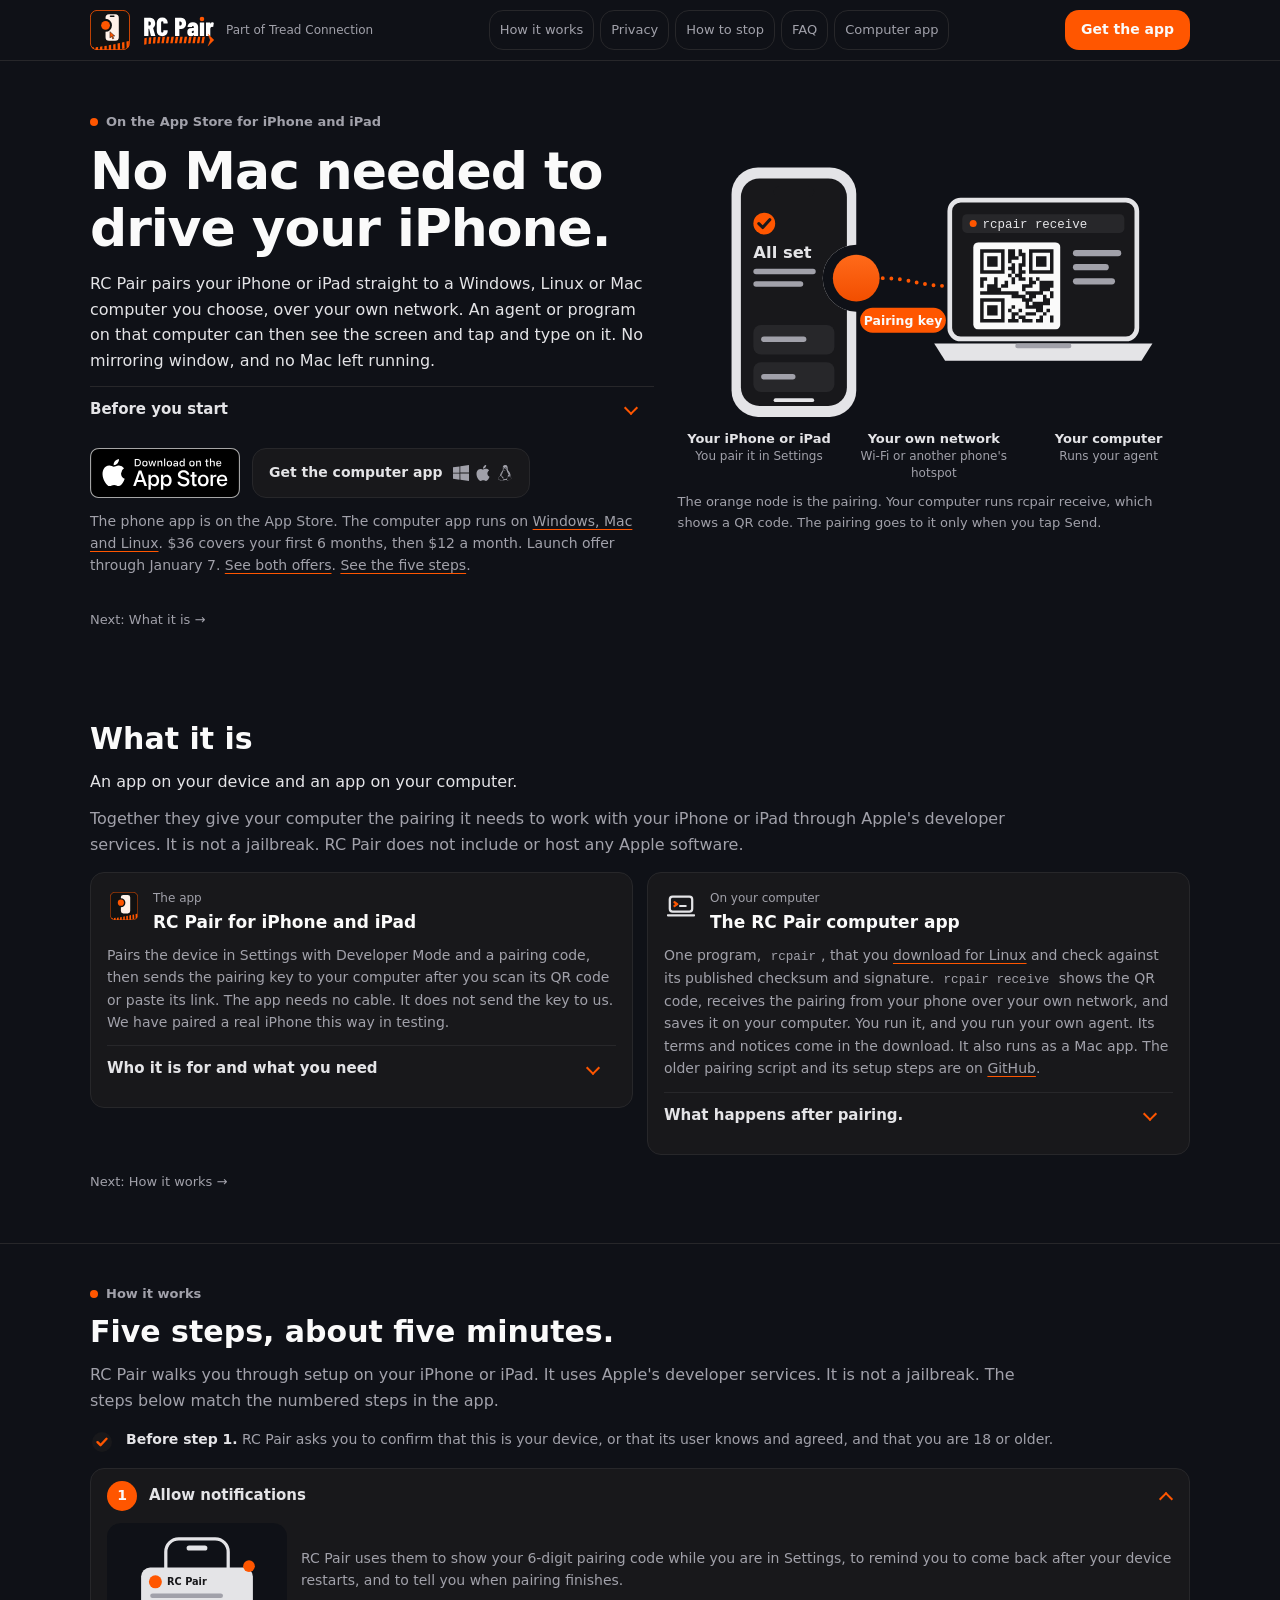
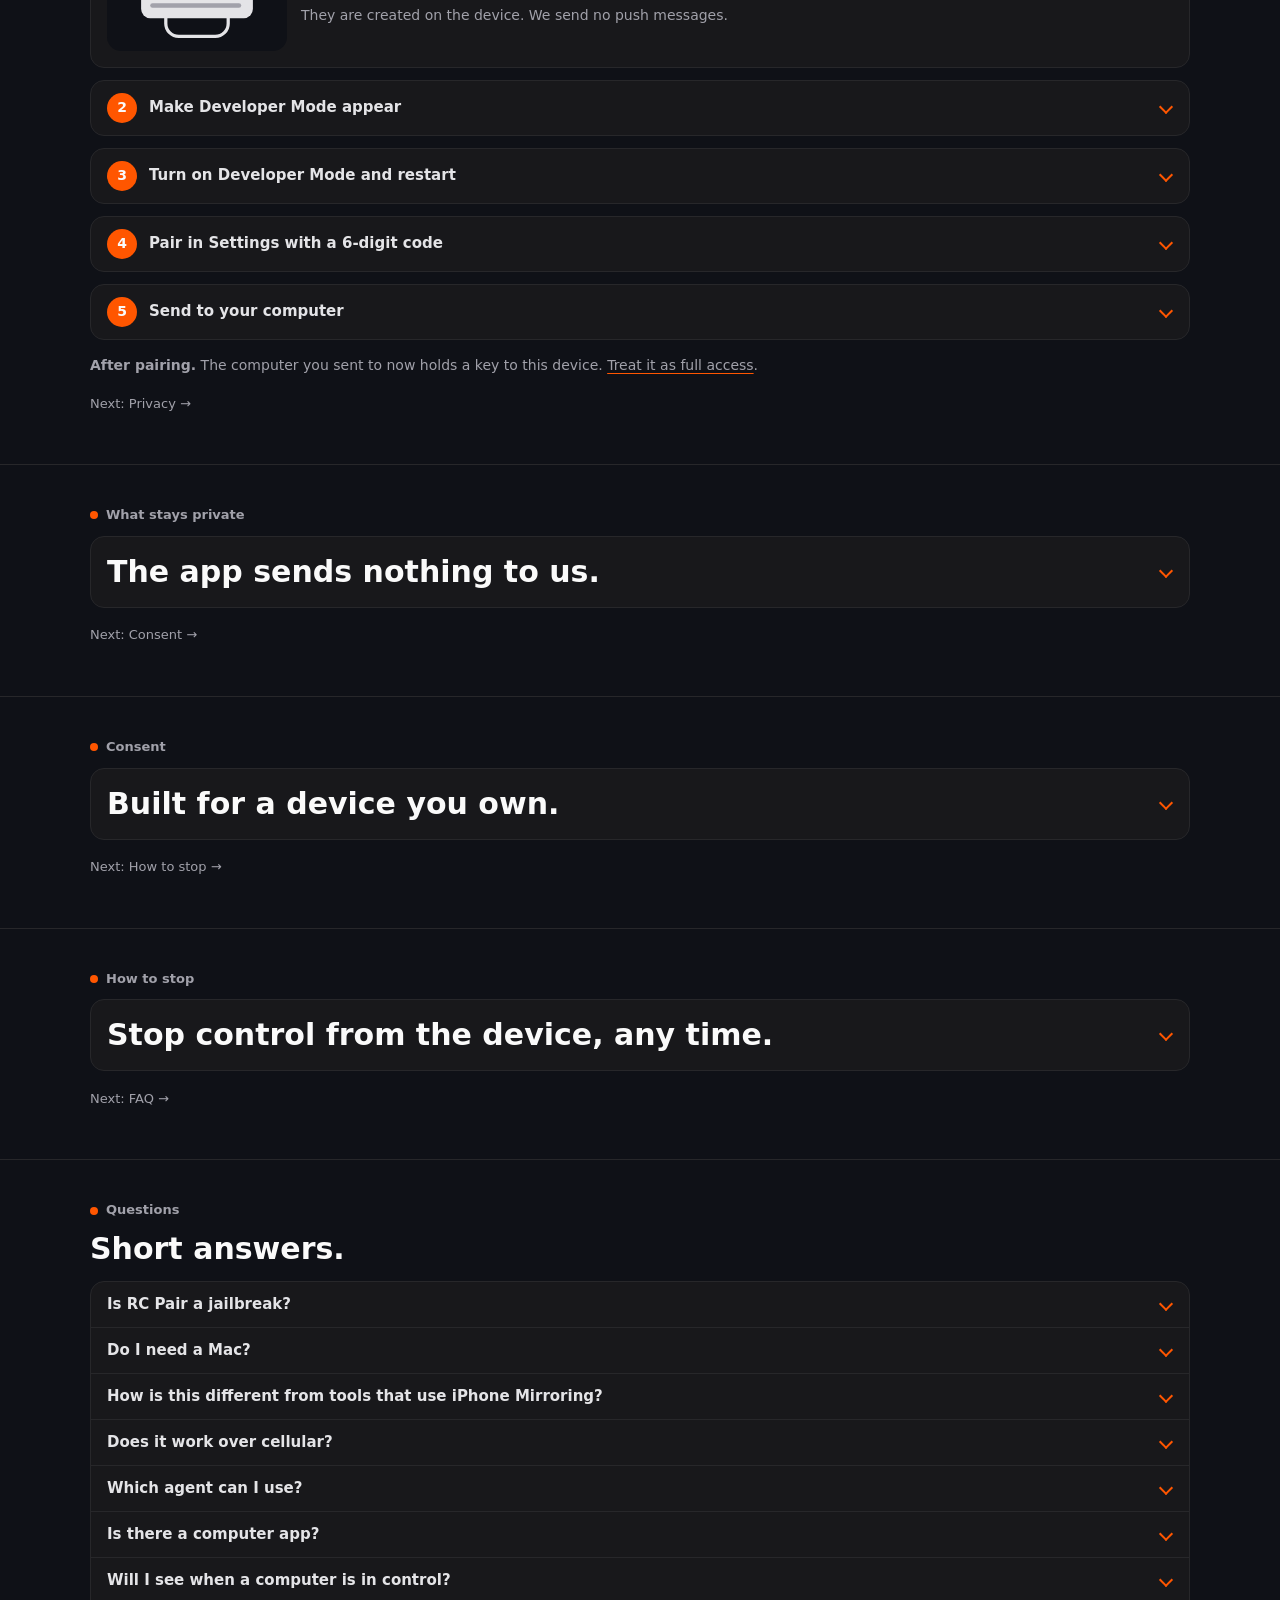
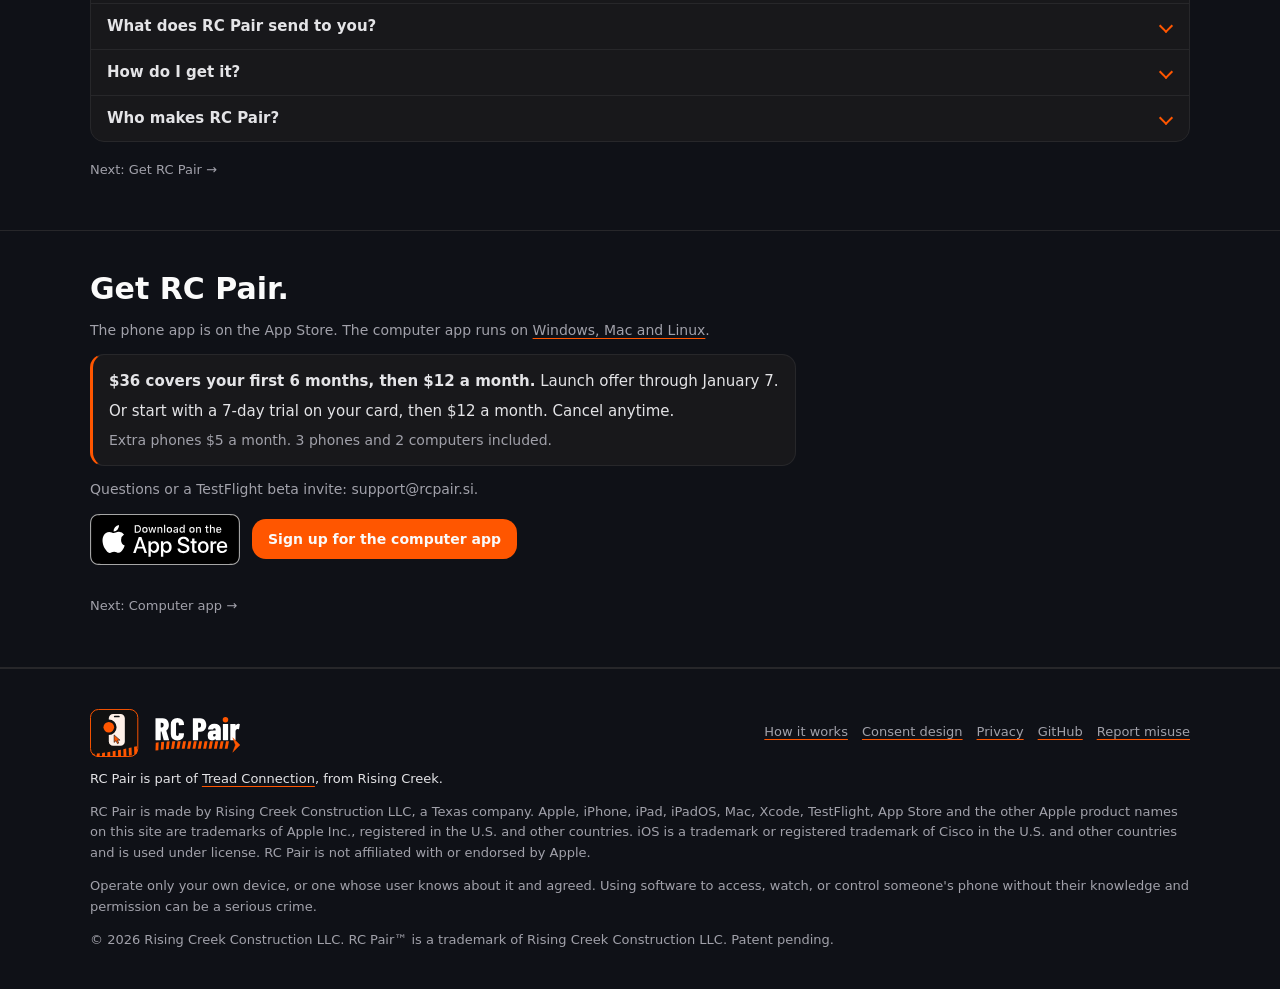
==== commit f4d21f3c: "Site: move the TestFlight beta mailto below the first screen The hero paragraph no longer offers the" ====
--- a/index.html
+++ b/index.html
@@ -71,7 +71,7 @@
           <a href="https://apps.apple.com/app/id6822097686" class="store-badge" data-t="app-store"><img src="brand/app-store-badge.svg" alt="Download on the App Store" width="150" height="50"></a>
           <a href="computer.html" class="btn btn-ghost" data-t="computer">Get the computer app <span class="os-row"><svg class="os" aria-hidden="true" focusable="false"><use href="#os-windows"/></svg><svg class="os" aria-hidden="true" focusable="false"><use href="#os-apple"/></svg><svg class="os" aria-hidden="true" focusable="false"><use href="#os-linux"/></svg></span></a>
         </div>
-        <p class="hero-note dim">The phone app is on the App Store. The computer app runs on <a href="computer.html">Windows, Mac and Linux</a>. $36 covers your first 6 months, then $12 a month. Launch offer through January 7. <a href="#access">See both offers</a>. Want new builds before they ship? <a href="mailto:support@rcpair.si?subject=RC%20Pair%20beta" data-t="beta">Join the TestFlight beta</a>. <a href="#how">See the five steps</a>.</p>
+        <p class="hero-note dim">The phone app is on the App Store. The computer app runs on <a href="computer.html">Windows, Mac and Linux</a>. $36 covers your first 6 months, then $12 a month. Launch offer through January 7. <a href="#access">See both offers</a>. <a href="#how">See the five steps</a>.</p>
       </div>
 
       <figure class="hero-fig">
@@ -149,9 +149,9 @@
               <summary id="who-summary">Who it is for and what you need</summary>
 
       <div>
-        <h3 id="who-h">People who want their own computer to work on their own device.</h3>
-        <p class="lead dim">For example, to run your own automation, or an agent you already use, on your iPhone or iPad.</p>
-        <p class="dim">RC Pair is a developer tool in early release. It is for people 18 and older, and for a device you own, or one whose user knows about it and agreed.</p>
+        <h3 id="who-h">For anyone who wants their AI agent to control their own iPhone or iPad.</h3>
+        <p class="lead dim">The agent you already use, or a program you wrote, runs on your computer. It sees the screen, taps and types on your device.</p>
+        <p class="dim">RC Pair is for people 18 and older, and for a device you own, or one whose user knows about it and agreed.</p>
       </div>
       <div>
         <h3>What you need</h3>
@@ -166,11 +166,11 @@
           </li>
           <li>
             <span class="ni"><svg viewBox="0 0 22 22" aria-hidden="true"><circle cx="11" cy="11" r="8.5" fill="none" stroke="#e4e4e7" stroke-width="2"/><circle cx="11" cy="11" r="3.4" fill="#FF5600"/></svg></span>
-            <div><b>The RC Pair computer app and Apple's disk image</b><span>Use the Mac app or Linux program. The disk image is needed once per device and after iOS updates. RC Pair can copy it from Xcode on a Mac or download a pinned public GitHub copy. The older rcpair-receive pairing script is an alternative. It needs Python 3.9 or later, the cryptography package, and qrcode or the qrencode command to show the QR code.</span></div>
+            <div><b>The RC Pair computer app and Apple's disk image</b><span>Use the Windows, Mac or Linux app. The disk image is needed once per device and after iOS updates. RC Pair can copy it from Xcode on a Mac or download a pinned public GitHub copy. The older rcpair-receive pairing script is an alternative. It needs Python 3.9 or later, the cryptography package, and qrcode or the qrencode command to show the QR code.</span></div>
           </li>
           <li>
             <span class="ni"><svg viewBox="0 0 22 22" aria-hidden="true"><path d="M4 6l5 5-5 5" fill="none" stroke="#e4e4e7" stroke-width="2" stroke-linecap="round" stroke-linejoin="round"/><circle cx="15" cy="15" r="2.6" fill="#FF5600"/></svg></span>
-            <div><b>Your own agent or program</b><span>Such as Claude Code or Codex. RC Pair does not include an agent. In early access it uses open tools such as idevice.</span></div>
+            <div><b>Your own agent or program</b><span>Such as Claude Code or Codex. RC Pair does not include an agent. It uses open tools such as idevice.</span></div>
           </li>
           <li>
             <span class="ni"><svg viewBox="0 0 22 22" aria-hidden="true"><circle cx="11" cy="11" r="8.5" fill="none" stroke="#e4e4e7" stroke-width="2"/><path d="M11 6.5V11l3 2" fill="none" stroke="#FF5600" stroke-width="2.2" stroke-linecap="round"/></svg></span>
@@ -602,7 +602,7 @@
         </details>
         <details>
           <summary>Which agent can I use?</summary>
-          <div class="a"><p>Your own, such as Claude Code or Codex. RC Pair does not include an agent. In early access, open
+          <div class="a"><p>Your own, such as Claude Code or Codex. RC Pair does not include an agent. Open
             tools such as idevice talk to Apple's developer services on your computer, and you point your agent
             at them. The RC Pair computer app gives your agent the tools to see the screen
             and tap. Your agent may send what it sees to the company that runs it.</p></div>
--- a/family.css
+++ b/family.css
@@ -212,7 +212,7 @@
   .js .site-nav{grid-template-columns:minmax(0,1fr) auto auto}
   .js .site-nav > .btn{grid-column:3}
   .js .menu-btn{display:inline-flex; grid-column:2; grid-row:1}
-  .js .nav-links{display:none; position:absolute; max-height:calc(100vh - 68px); max-height:calc(100dvh - 68px); overflow-y:auto; overscroll-behavior:contain; left:0; right:0; top:100%; flex-direction:column; gap:0; margin:0; padding:8px 16px 12px; overflow:visible; background:var(--page); border-bottom:1px solid var(--line); -webkit-mask-image:none; mask-image:none; box-shadow:0 12px 24px rgba(0,0,0,.45)}
+  .js .nav-links{display:none; position:absolute; max-height:calc(100vh - 68px); max-height:calc(100dvh - 68px); overflow-y:auto; overscroll-behavior:contain; left:0; right:0; top:100%; flex-direction:column; gap:0; margin:0; padding:8px 16px 12px; background:var(--page); border-bottom:1px solid var(--line); -webkit-mask-image:none; mask-image:none; box-shadow:0 12px 24px rgba(0,0,0,.45)}
   .js .nav-links.open{display:flex}
   .js .nav-links a{min-height:48px; padding:12px 4px; border:0; border-bottom:1px solid var(--line); border-radius:0; font-size:16px; color:var(--text)}
   .js .nav-links a:last-child{border-bottom:0}
@@ -222,8 +222,11 @@
   .site-header{padding:8px 16px}
   .site-nav{gap:4px 10px}
   .brand-row{flex-direction:column; align-items:flex-start; gap:0}
-  .family{min-height:0; font-size:11px; max-width:100%; overflow:hidden; text-overflow:ellipsis; display:block}
+  .family{min-height:24px; line-height:24px; font-size:11px; max-width:100%; min-width:0; overflow:hidden; text-overflow:ellipsis; white-space:nowrap; display:block}
   .js .menu-btn{padding-left:10px; padding-right:10px}
+  .js body{padding-top:76px}
+  html.js{scroll-padding-top:86px}
+  .js .nav-links{max-height:calc(100vh - 76px); max-height:calc(100dvh - 76px)}
   .logo{width:100px; min-height:32px}
   .site-nav > .btn{padding:9px 12px; font-size:12px}
   .nav-links{gap:8px}
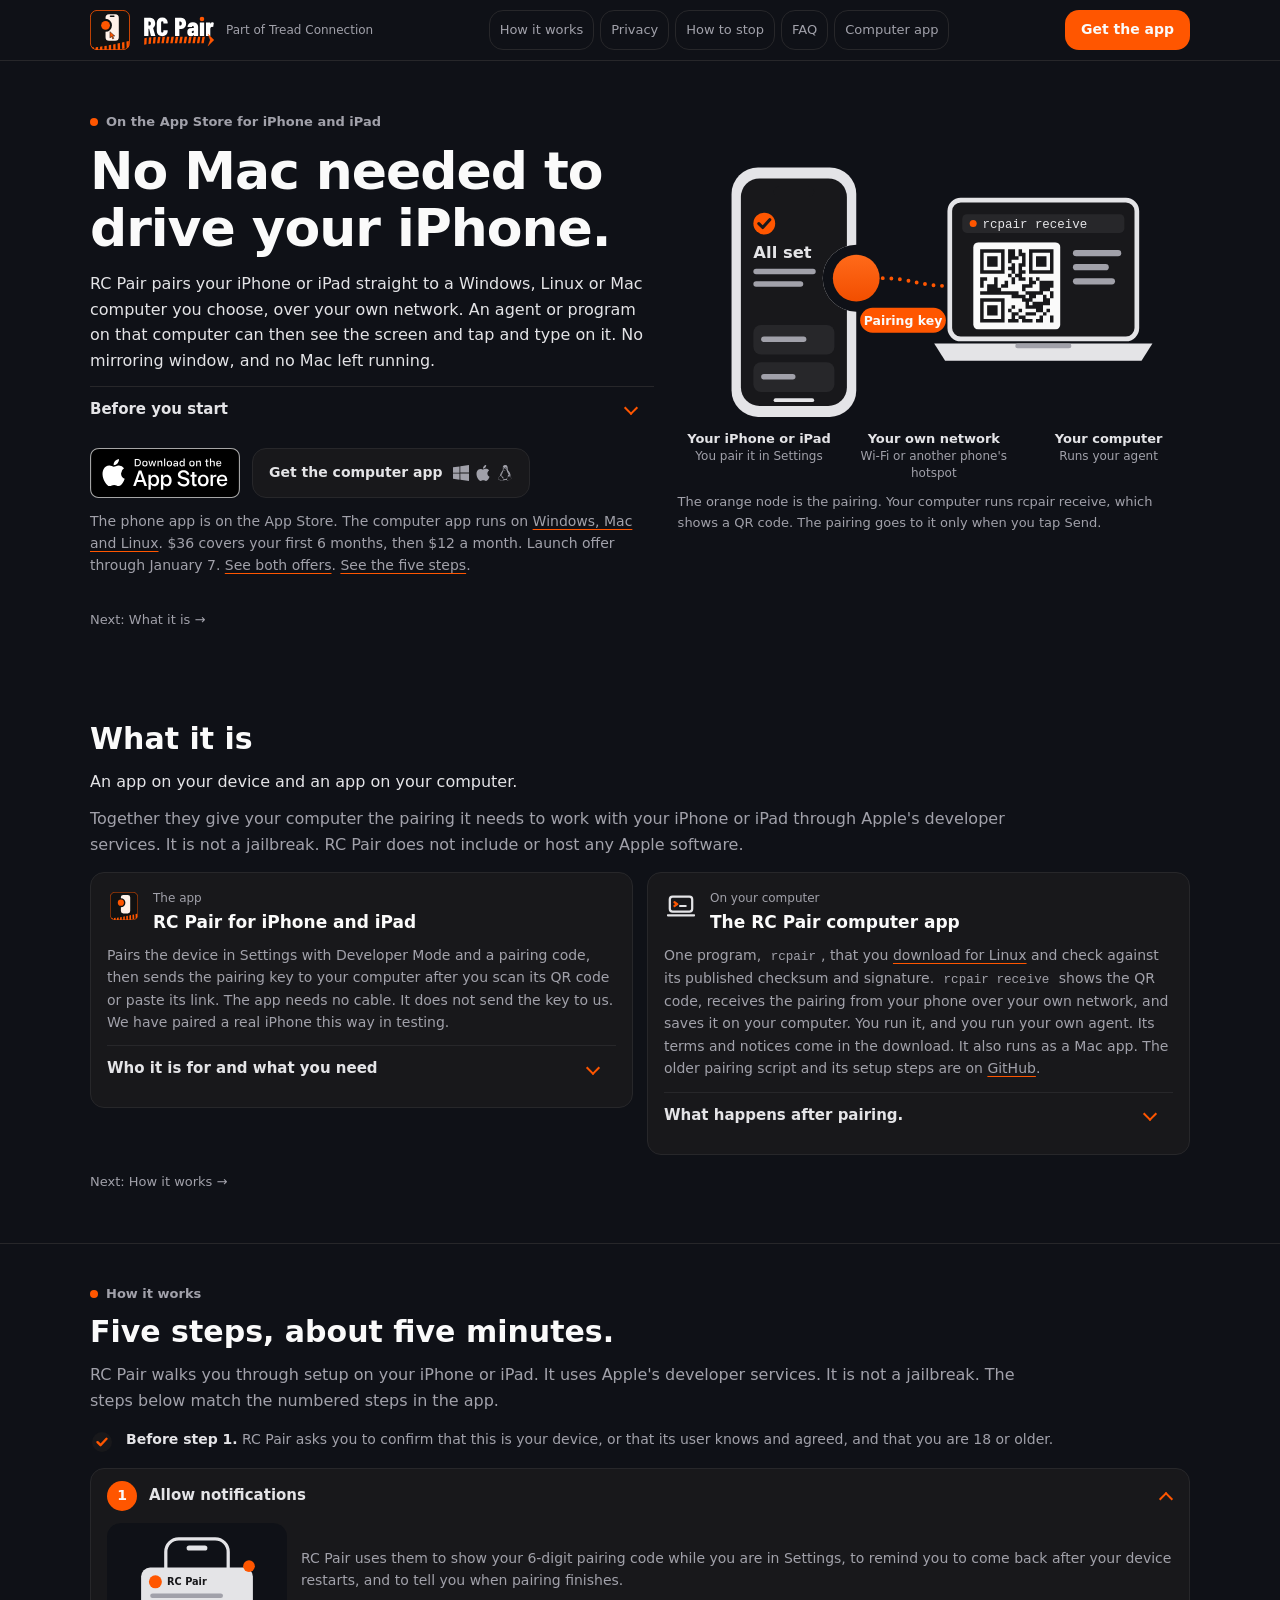
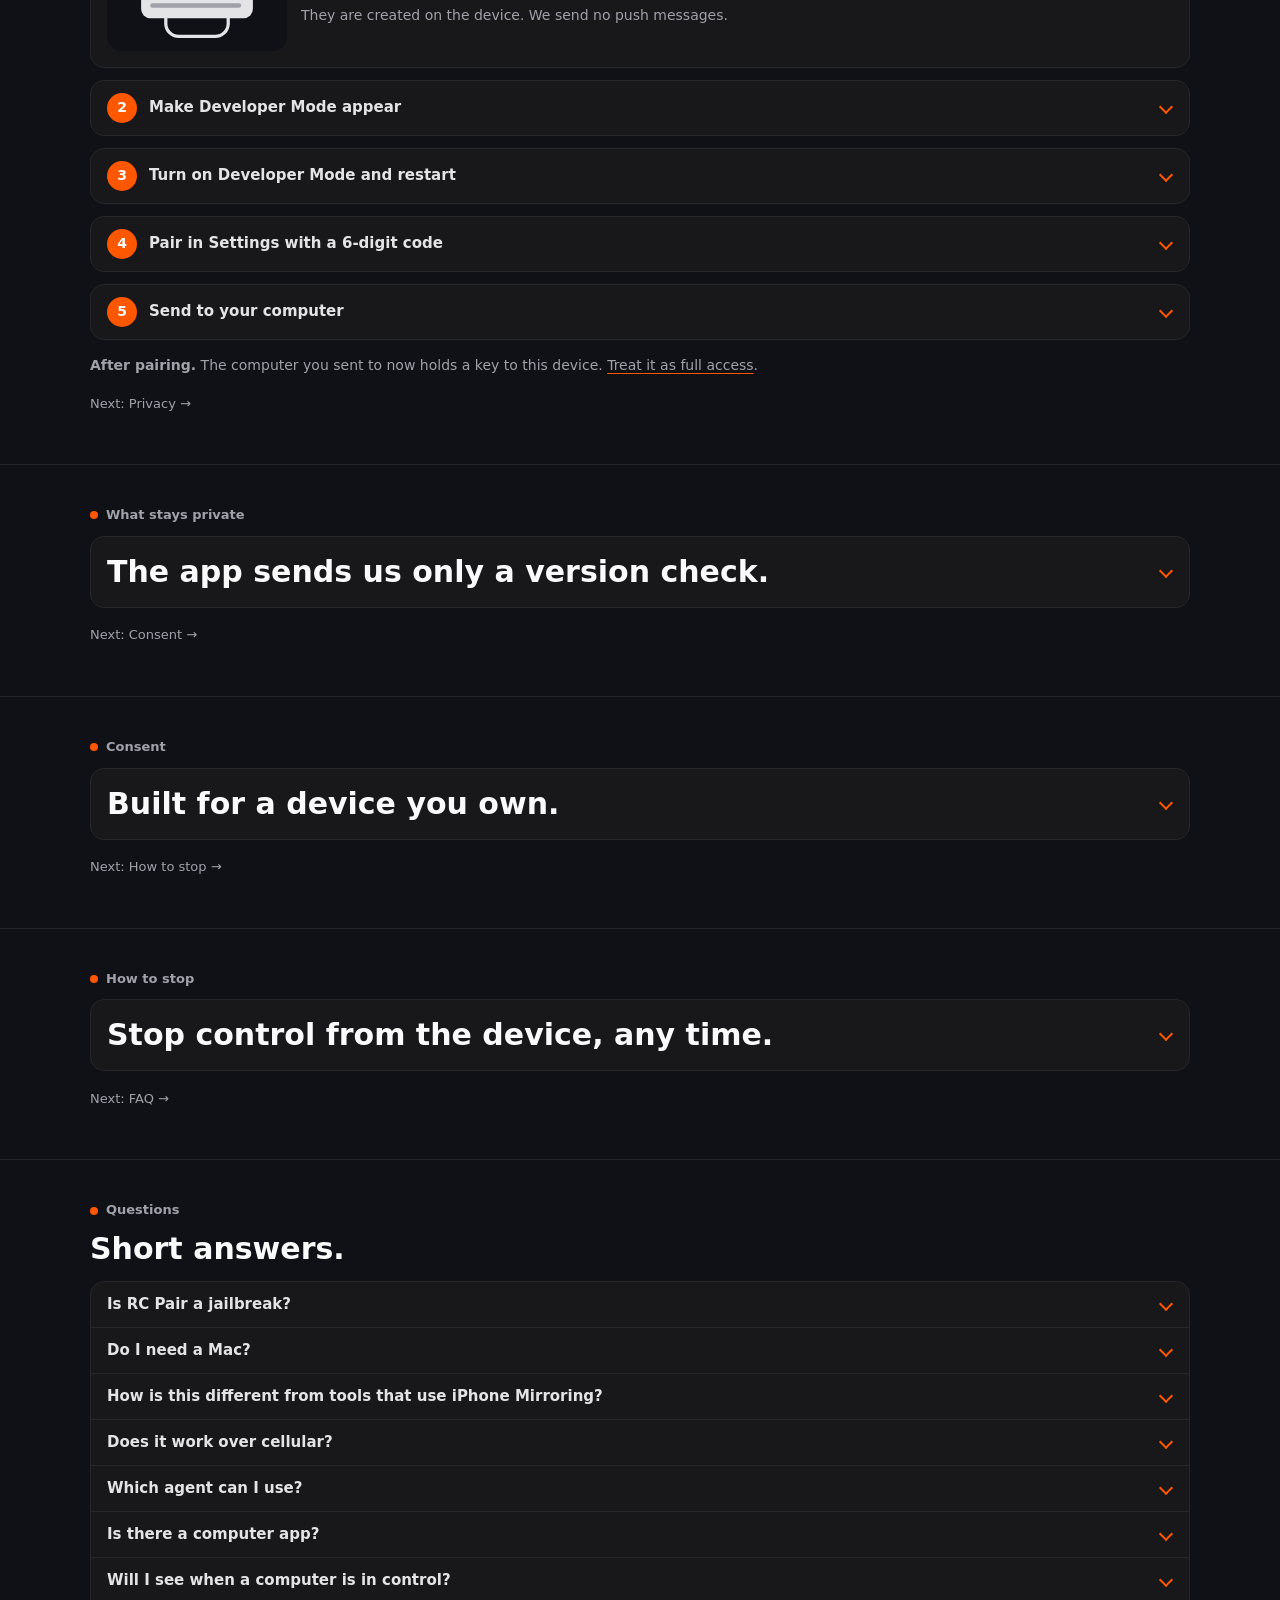
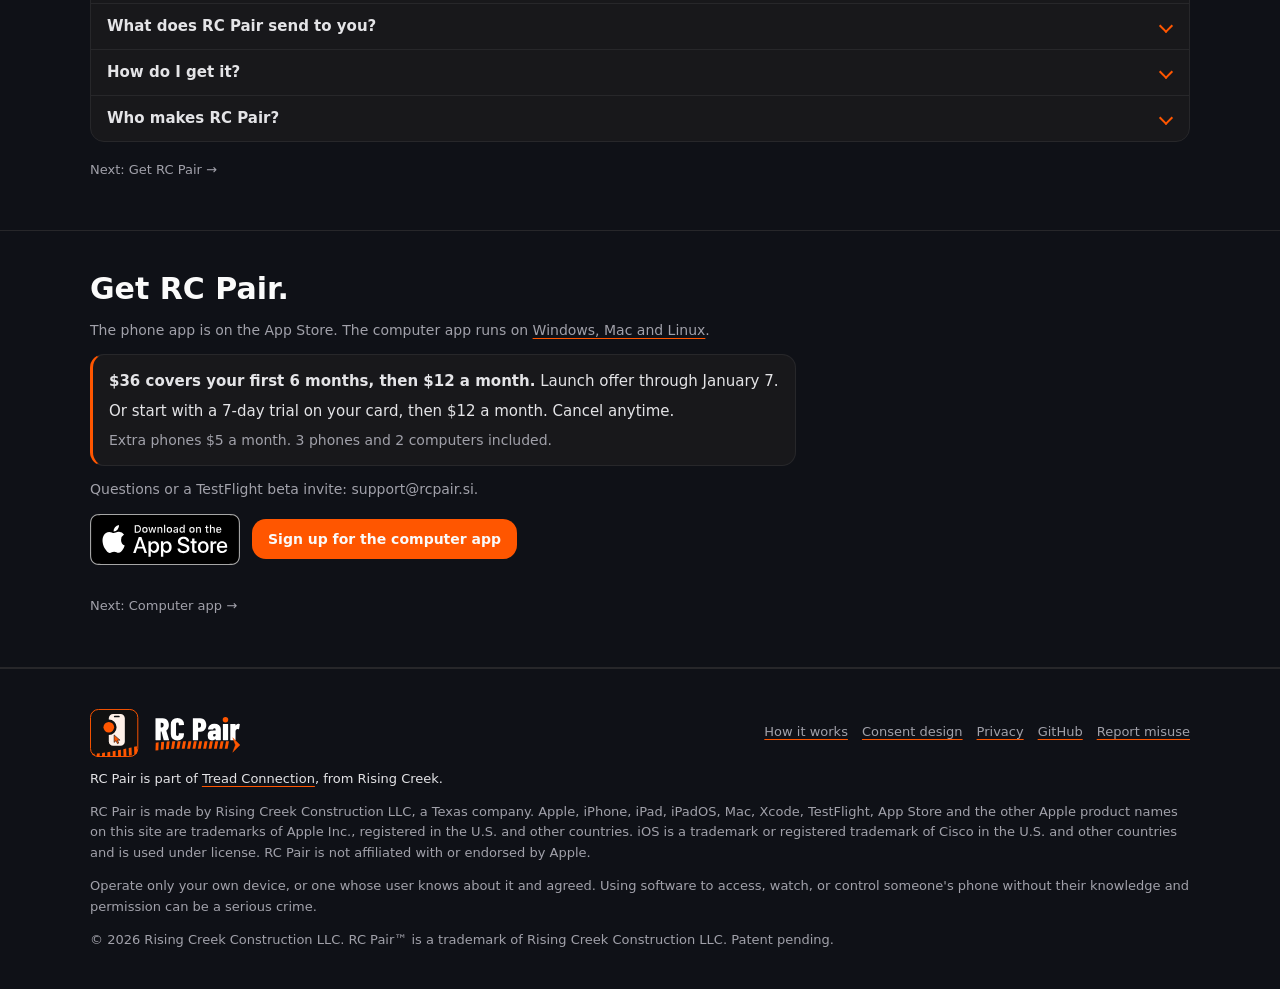
==== commit 556e3cfd: "Privacy and home page: version check, update check, feedback draft, install ID Co-Authored-By: Claud" ====
--- a/index.html
+++ b/index.html
@@ -65,7 +65,7 @@
         <details class="more-details hero-details">
           <summary>Before you start</summary>
         <p class="sub dim">One setup step puts Apple's developer disk image in a folder on your computer. Copying it from a Mac with Xcode is recommended, and a pinned public GitHub copy works too. The disk image is Apple's developer tools for the device. After that, your agent works the phone from your own computer.</p>
-        <p class="sub dim">You set it up on the device itself, with your own Apple account. The app sends nothing to us. You bring the computer and the agent.</p>
+        <p class="sub dim">You set it up on the device itself, with your own Apple account. The app sends us only a daily version check. You bring the computer and the agent.</p>
         </details>
         <div class="cta-row">
           <a href="https://apps.apple.com/app/id6822097686" class="store-badge" data-t="app-store"><img src="brand/app-store-badge.svg" alt="Download on the App Store" width="150" height="50"></a>
@@ -465,9 +465,9 @@
     <div class="wrap">
       <p class="kicker">What stays private</p>
       <details class="sec" id="private">
-        <summary><h2 id="private-h">The app sends nothing to us.</h2></summary>
+        <summary><h2 id="private-h">The app sends us only a version check.</h2></summary>
         <div class="section-body">
-      <p class="lead dim">You do not need an account to use RC Pair. The app has no ads and does not collect analytics. We run no server for it.</p>
+      <p class="lead dim">You do not need an account to use RC Pair. The app has no ads and no outside code that collects data. It sends us a daily app version check you can turn off, and we run no server for pairing.</p>
       <div class="grid">
         <div class="tile wide">
           <h3>Treat the key as full access</h3>
